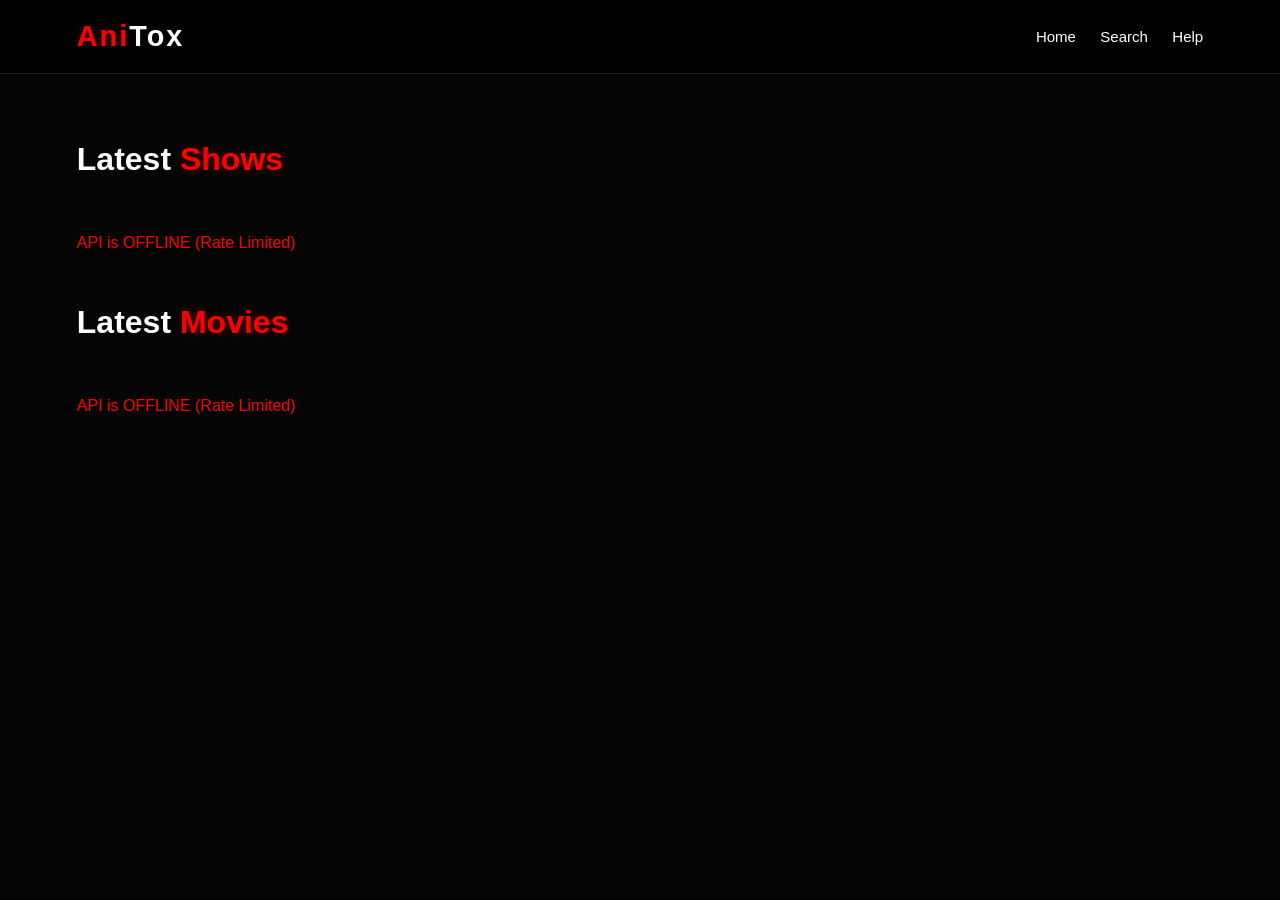
==== index.html @ 3a80751c "Add files via upload" ====
<!DOCTYPE html>
<html lang="en">
<head>
    <meta charset="UTF-8">
    <meta name="viewport" content="width=device-width, initial-scale=1.0">
    <link rel="icon" type="image/png" href="favicon.png">
    <link rel="stylesheet" href="src/index.css">
    <title>AniTox | Official</title>
</head>
<body>

    <header class="main-header">
        <div class="logo"><span class="red-text">Ani</span>Tox</div>
        <nav class="desktop-nav">
            <a href="javascript:void(0)" onclick="home()">Home</a>
            <a href="javascript:void(0)" onclick="searchAnim()">Search</a>
            <a href="javascript:void(0)" onclick="help()">Help</a>
        </nav>
    </header>
            <!-- home -->
    <div class="container">
        <section id="home">

            <h1 class="section-title">Latest <span class="red-text">Shows</span></h1>
            <div class="scroll-container">
                <div id="shows-anime-grid" class="anime-grid scroll-grid">
                    </div>
            </div>

            <h1 class="section-title">Latest <span class="red-text">Movies</span></h1>
            <div class="scroll-container">
                <div id="movies-anime-grid" class="anime-grid scroll-grid">
                    </div>
            </div>
            
        </section>
            <!-- search -->
        <section id="search" hidden>
            <div class="search-container">
                <div class="search-bar">
                    <input type="text" id="query_search" placeholder="Search anime names...">
                    <button id="done">🔍</button>
                </div>
            </div>
            <div id="search-anime-grid" class="anime-grid"></div>
        </section>
        <!-- details -->
        <div id="details" class="details-view" hidden>
            <div class="back-nav">
                <button onclick="home()" class="back-btn">← Back to Home</button>
            </div>
            <p id="anime-rating"></p>
            <main id="details-content" class="details-container">
            </main>

            <div class="overview-container">
                <h3>Overview:</h3>
                <div class="scroll-box">
                    <p id="anime-synopsis">
                        the greatest treasure in the world, One Piece...
                    </p>
                </div>
            </div>
        </div>

        <!-- player -->
            <div id="player-view" hidden>
                <h2 id="now-watching-title">Select an Episode</h2>
                
                <div class="video-wrapper">
                    <iframe 
                        id="anime-player" 
                        src="" 
                        frameborder="0" 
                        allow="accelerometer; autoplay; clipboard-write; encrypted-media; gyroscope; picture-in-picture; web-share" 
                        referrerpolicy="strict-origin-when-cross-origin"
                        allowfullscreen>
                    </iframe>
                </div>

                <div id="episode-list"></div>
            </div>
        <!-- player -->


        <section id="help" hidden>
            <div class="help-content">
                
                <h2>Anime <span class="red-text">Schedule</span></h2>
                
                <div class="schedule-tabs">
                    <button onclick="loadSchedule('monday')">Mon</button>
                    <button onclick="loadSchedule('tuesday')">Tue</button>
                    <button onclick="loadSchedule('wednesday')">Wed</button>
                    <button onclick="loadSchedule('thursday')">Thu</button>
                    <button onclick="loadSchedule('friday')">Fri</button>
                    <button onclick="loadSchedule('saturday')">Sat</button>
                    <button onclick="loadSchedule('sunday')">Sun</button>
                </div>

                <div id="schedule-grid">
                    <table class="schedule-table">
                        <tbody id="schedule-body"></tbody>
                    </table>
                </div>
                <h2>Help <span class="red-text">Center</span></h2>
                <h2>Note: </h2>
                <p>This Website Uses API to show all content on the Page <br> API USED: Jikan API & VIDAPI(vidapi.ru)</p>

            </div>
        </section>

    </div>

    <nav class="bottom-nav">
        <a href="javascript:void(0)" onclick="home()">🏠<span>Home</span></a>
        <a href="javascript:void(0)" onclick="searchAnim()">🔍<span>Search</span></a>
        <a href="javascript:void(0)" onclick="help()">❓<span>Help</span></a>
    </nav>

    <script src="src/main.js"></script>
</body>
</html>
---- src/index.css ----
:root {
    --bg: #050505;
    --card-bg: #111;
    --red: #ff0000;
    --text: #ffffff;
    --gray-text: #ccc;
    --border-color: #222;
}

* {
    box-sizing: border-box;
}

body {
    background-color: var(--bg);
    color: var(--text);
    font-family: 'Segoe UI', Roboto, sans-serif;
    margin: 0;
    padding-bottom: 80px;
}

.main-header {
    display: flex;
    justify-content: space-between;
    align-items: center;
    padding: 20px 6%;
    background: #000;
    border-bottom: 1px solid var(--border-color);
}

.logo { 
    font-size: 1.8rem; 
    font-weight: 800; 
    letter-spacing: 2px; 
}

.desktop-nav a {
    text-decoration: none;
    padding-left: 20px;
    font-size: 15px;
    color: white;
    transition: color 0.2s ease;
}

.desktop-nav a:hover,
.desktop-nav a.active {
    color: var(--red);
}

.bottom-nav {
    position: fixed;
    bottom: 0;
    left: 0;
    width: 100%;
    background: #000;
    display: flex;
    justify-content: space-around;
    padding: 15px 0;
    border-top: 1px solid var(--red);
    z-index: 1000;
}

.bottom-nav a {
    text-decoration: none;
    color: #fff;
    font-size: 0.8rem;
    display: flex;
    flex-direction: column;
    align-items: center;
}

.container { 
    padding: 40px 6%; 
}

.section-title { 
    margin-bottom: 30px; 
    font-size: 2rem; 
}

.anime-grid {
    display: grid;
    grid-template-columns: repeat(auto-fill, minmax(170px, 1fr));
    gap: 30px;
}

.anime-card {
    background: var(--card-bg);
    border-radius: 8px;
    overflow: hidden;
    transition: transform 0.3s ease, border-color 0.3s ease, box-shadow 0.3s ease;
    border: 1px solid var(--border-color);
    cursor: pointer;
}

.anime-card:hover {
    transform: translateY(-10px);
    border-color: var(--red);
    box-shadow: 0 0 25px rgba(255, 0, 0, 0.4);
}

.anime-card img {
    width: 100%;
    aspect-ratio: 2/3;
    object-fit: cover;
}

.anime-card h3 {
    padding: 12px;
    font-size: 0.95rem;
    margin: 0;
    white-space: nowrap;
    overflow: hidden;
    text-overflow: ellipsis;
}

.scroll-container {
    width: 100%;
    overflow-x: auto;
    padding: 10px 0;
    scroll-behavior: smooth;
}

.scroll-container::-webkit-scrollbar {
    display: none;
}

.scroll-grid {
    display: flex;
    flex-wrap: nowrap;
    gap: 15px;
}

.scroll-grid .anime-card {
    flex: 0 0 160px;
    width: 160px;
}

.scroll-grid .anime-card:hover {
    transform: scale(1.05);
}

.search-container {
    display: flex;
    justify-content: center;
    margin-bottom: 50px;
    padding: 0 20px;
}

.search-bar {
    display: flex;
    background: #1a1a1a;
    border: 1px solid #333;
    border-radius: 30px;
    padding: 5px 20px;
    width: 100%;
    max-width: 500px;
}

#query_search {
    flex: 1;
    background: transparent;
    border: none;
    color: white;
    padding: 12px;
    outline: none;
}

#done { 
    background: transparent; 
    border: none; 
    font-size: 1.2rem; 
    cursor: pointer; 
    color: white; 
}

.player-view { 
    padding: 20px 6%; 
    background: #0a0a0a; 
    min-height: 100vh; 
}

.player-layout {
    display: flex;
    flex-direction: column;
    gap: 20px;
    margin-top: 20px;
}

.video-container { 
    flex: 1; 
    background: #000; 
}

.video-wrapper {
    position: relative;
    padding-bottom: 56.25%; 
    height: 0;
    width: 100%;
    background: #000;
}

.video-wrapper iframe {
    position: absolute;
    top: 0;
    left: 0;
    width: 100%;
    height: 100%;
    border: 2px solid var(--red);
    border-radius: 8px;
    box-shadow: 0 4px 20px rgba(0, 0, 0, 0.5);
}

#episode-list {
    width: 100%;
    max-height: 350px;
    overflow-y: auto;
    background: var(--card-bg);
    border: 1px solid #222;
    border-radius: 8px;
    padding: 5px;
}

.episode-item {
    padding: 14px 20px;
    cursor: pointer;
    border-bottom: 1px solid #222;
    color: #ccc;
    display: flex;
    justify-content: space-between;
    transition: background 0.2s, color 0.2s;
}

.episode-item:last-child {
    border-bottom: none;
}

.episode-item:hover {
    background: #222;
    color: #fff;
}

.episode-item.active {
    background: #220b0b;
    color: #fff;
    border-left: 4px solid var(--red);
    font-weight: bold;
}

.player-controls { 
    padding: 20px 0; 
}

.details-view {
    padding: 40px 6%;
    min-height: 100vh;
    background: var(--bg);
}

.back-btn {
    background: transparent;
    border: 1px solid var(--red);
    color: var(--red);
    padding: 10px 20px;
    cursor: pointer;
    border-radius: 5px;
    margin-bottom: 30px;
    transition: 0.3s;
}

.back-btn:hover {
    background: var(--red);
    color: white;
}

.crunchy-details {
    background: var(--bg);
    color: var(--text);
}

.hero-banner {
    height: 45vh;
    background-size: cover;
    background-position: center top;
    display: flex;
    align-items: flex-end;
    padding: 30px 6%;
}

.hero-overlay {
    width: 100%;
}

.hero-title {
    font-size: 2.8rem;
    font-weight: 800;
    margin: 0 0 10px 0;
    text-shadow: 2px 2px 4px rgba(0,0,0,0.8);
}

.hero-meta {
    font-size: 1rem;
    color: var(--gray-text);
    margin-bottom: 15px;
}

.rating-pill {
    background: var(--card-bg);
    padding: 3px 8px;
    border-radius: 4px;
    font-weight: bold;
}

.action-bar {
    padding: 20px 6%;
}

.start-btn {
    width: 100%;
    max-width: 300px;
    background: var(--red);
    color: white;
    border: none;
    padding: 16px;
    font-weight: 900;
    border-radius: 4px;
    display: flex;
    justify-content: center;
    align-items: center;
    gap: 10px;
    cursor: pointer;
    transition: transform 0.2s;
}

.start-btn:hover {
    transform: scale(1.02);
}

.synopsis-box {
    padding: 20px 6%;
}

.description {
    line-height: 1.7;
    color: #eee;
    font-size: 1rem;
}

.scroll-box {
    max-height: 150px;
    overflow-y: auto;
    padding-right: 10px;
    color: var(--gray-text);
}

.scroll-box::-webkit-scrollbar { width: 6px; }
.scroll-box::-webkit-scrollbar-thumb { background: #444; border-radius: 10px; }

.schedule-tabs {
    display: flex;
    gap: 10px;
    margin-bottom: 20px;
    overflow-x: auto;
    padding-bottom: 10px;
}

.schedule-tabs button {
    background: #1a1a1a;
    border: 1px solid #333;
    color: white;
    padding: 10px 20px;
    cursor: pointer;
    border-radius: 5px;
    white-space: nowrap;
    transition: 0.3s;
}

.schedule-tabs button:hover,
.schedule-tabs button.active {
    background: var(--red);
    border-color: var(--red);
    font-weight: bold;
}

.schedule-table {
    width: 100%;
    border-collapse: collapse;
}

.schedule-row {
    border-bottom: 1px solid #222;
    cursor: pointer;
    transition: background 0.2s;
}

.schedule-row:hover { background: #111; }
.anime-img-cell { width: 70px; padding: 10px 0; }
.anime-img-cell img { width: 50px; height: 70px; object-fit: cover; border-radius: 4px; }
.anime-info-cell { padding-left: 15px; }
.anime-name { font-weight: bold; color: white; font-size: 16px; }
.anime-ep { color: var(--red); font-size: 14px; margin-top: 4px; }

.red-text { color: var(--red); text-shadow: 0 0 10px rgba(255, 0, 0, 0.3); }
.green-text { color: #00ff00; }

@media (min-width: 992px) {
    .player-layout {
        flex-direction: row;
        align-items: flex-start;
    }
    .video-container {
        flex: 2;
    }
    #episode-list {
        flex: 1;
        max-height: calc(45vw * 0.5625);
    }
    .bottom-nav { 
        display: none; 
    }
}

@media (max-width: 991px) {
    body {
        padding-bottom: 80px;
    }
    
    .container, 
    .player-view,
    .search-container {
        padding: 20px 4% !important; 
    }
    .anime-grid {
        grid-template-columns: repeat(auto-fill, minmax(140px, 1fr)) !important;
        gap: 16px !important;
    }

    .hero-title {
        font-size: 2rem;
    }
    
    .start-btn {
        max-width: 100%;
    }
}
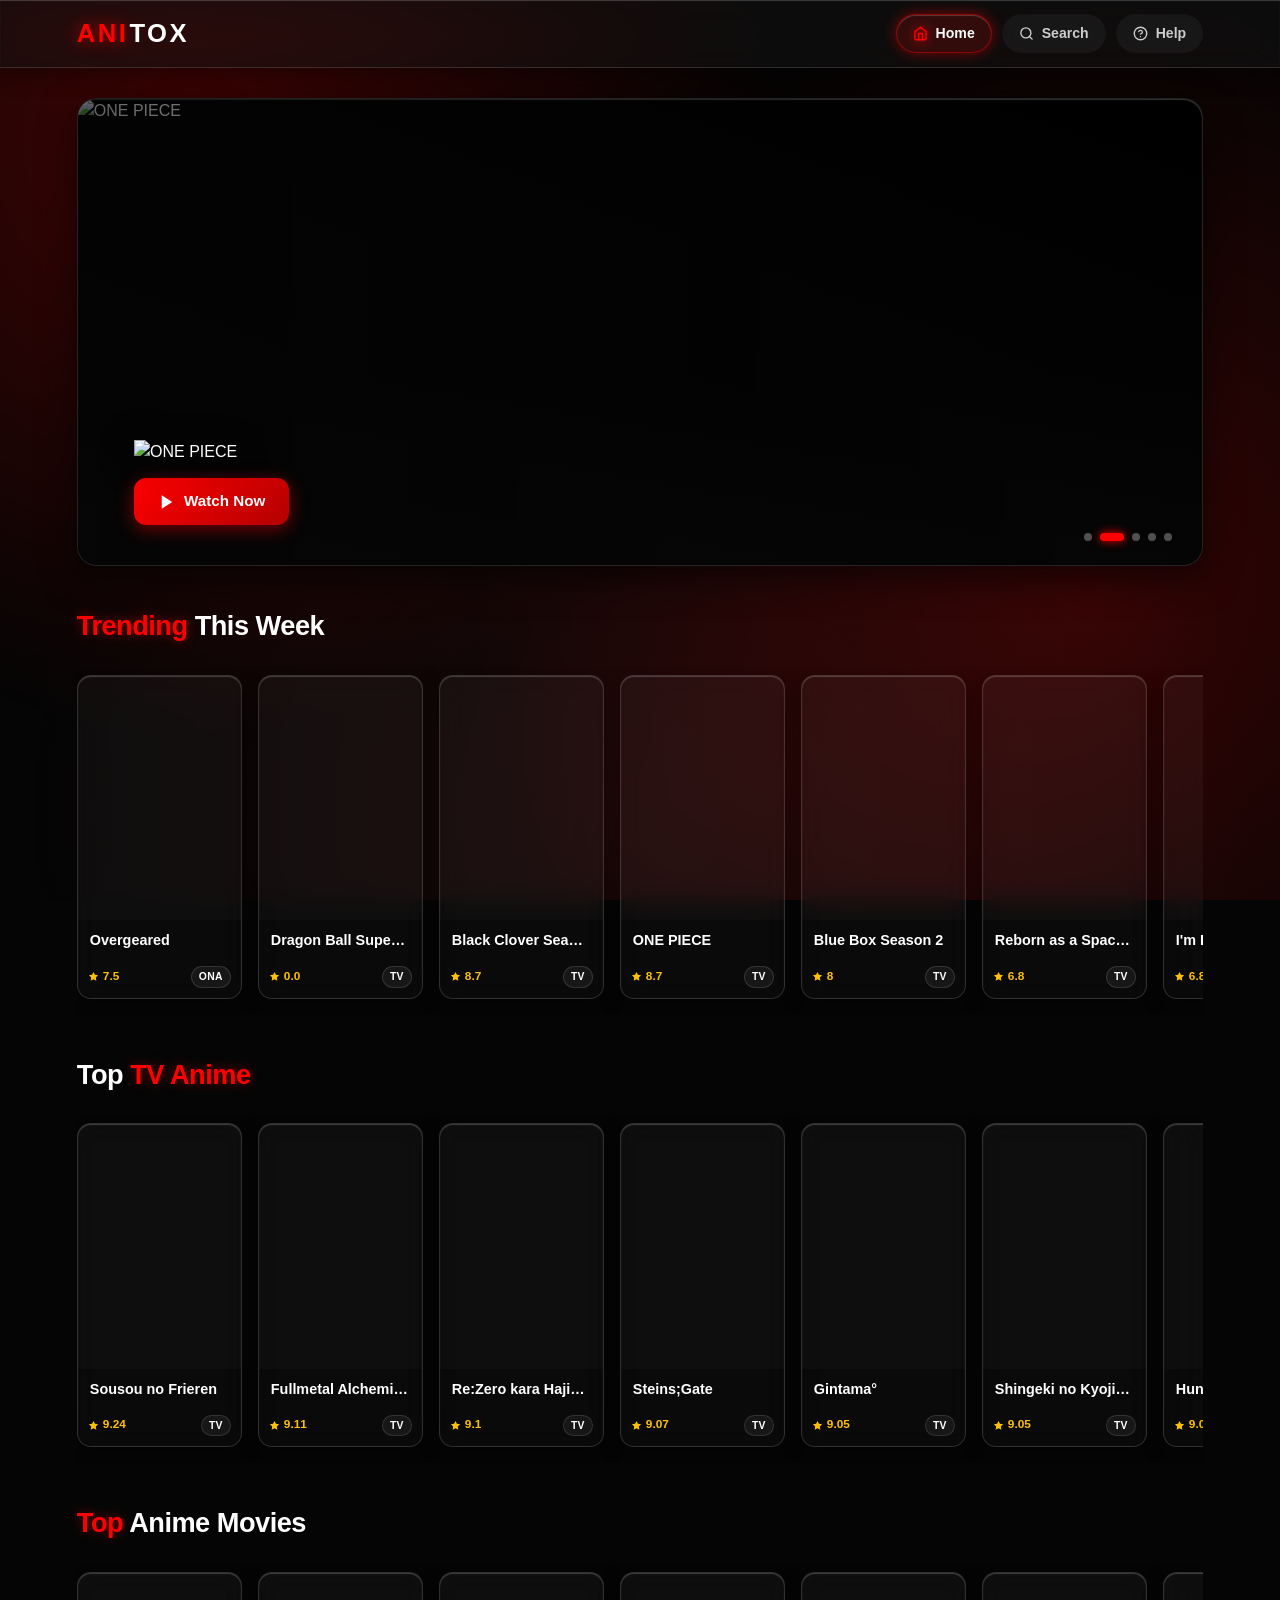
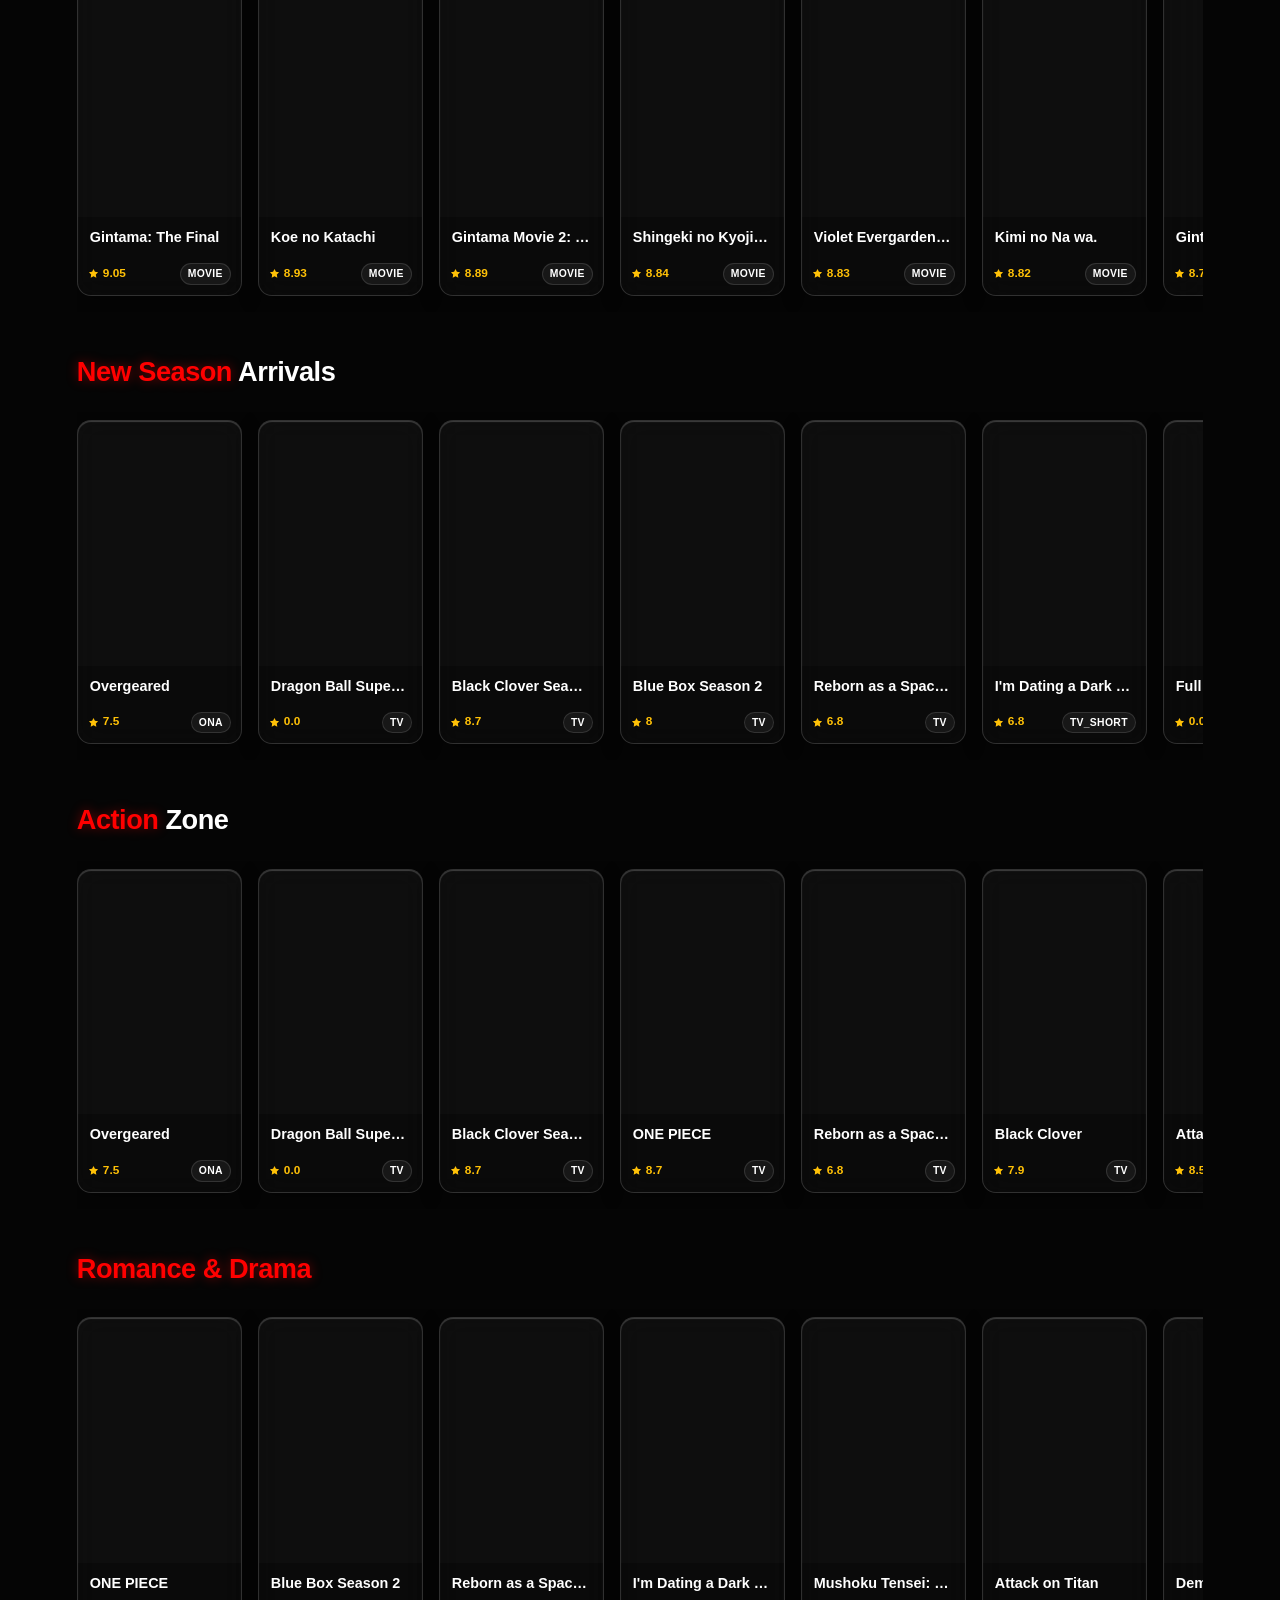
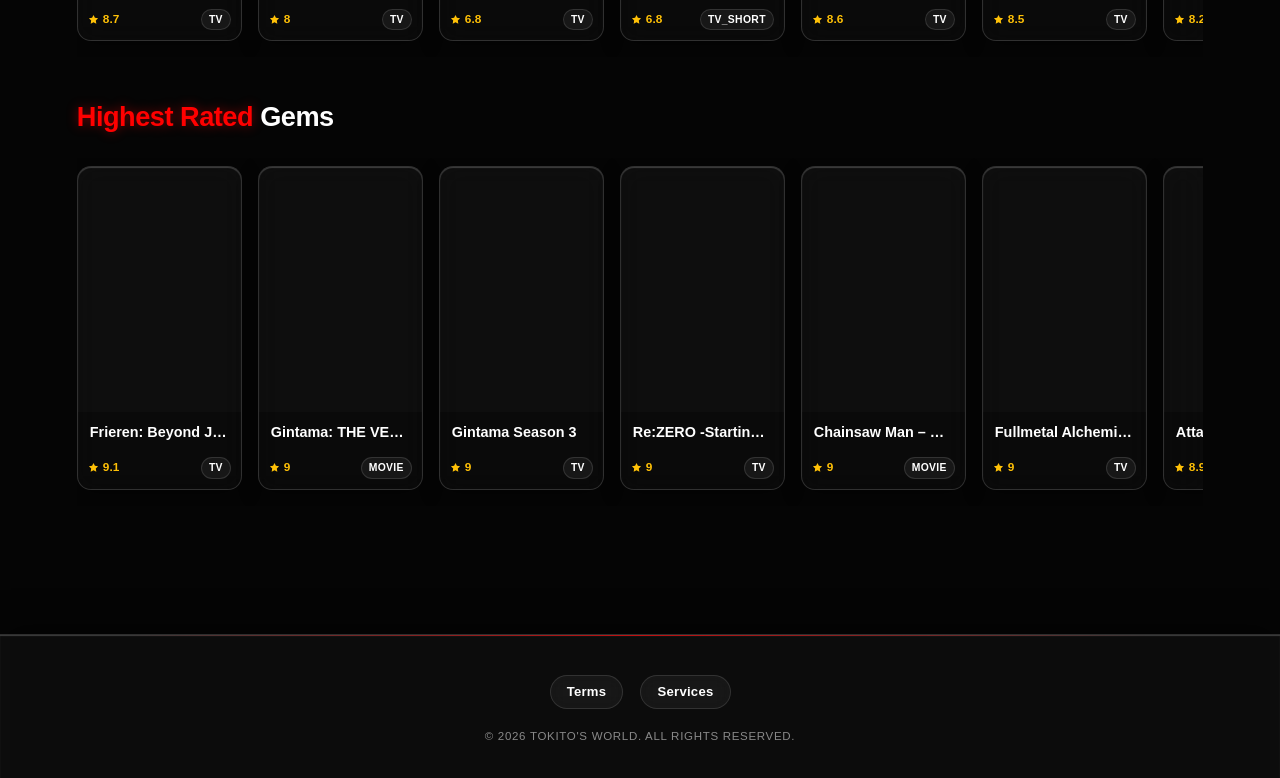
==== commit f5f719d8: "Updated Site added Dedicated Search and Fixed Home Screen Load Problem" ====
--- a/index.html
+++ b/index.html
@@ -4,120 +4,136 @@
     <meta charset="UTF-8">
     <meta name="viewport" content="width=device-width, initial-scale=1.0">
     <link rel="icon" type="image/png" href="favicon.png">
-    <link rel="stylesheet" href="src/index.css">
+    <link rel="stylesheet" href="assets/css/main.css">
     <title>AniTox | Official</title>
 </head>
 <body>
+    <!-- Desktop Header -->
+    <header class="main-header">
+        <a href="./" class="logo">
+            <span class="logo-accent">ANI</span>TOX
+        </a>
 
-    <header class="main-header">
-        <div class="logo"><span class="red-text">Ani</span>Tox</div>
         <nav class="desktop-nav">
-            <a href="javascript:void(0)" onclick="home()">Home</a>
-            <a href="javascript:void(0)" onclick="searchAnim()">Search</a>
-            <a href="javascript:void(0)" onclick="help()">Help</a>
+            <a href="./" class="active">
+                <svg width="15" height="15" viewBox="0 0 24 24" fill="none" stroke="currentColor" stroke-width="2.2" stroke-linecap="round" stroke-linejoin="round">
+                    <path d="M3 9l9-7 9 7v11a2 2 0 0 1-2 2H5a2 2 0 0 1-2-2z"></path>
+                    <polyline points="9 22 9 12 15 12 15 22"></polyline>
+                </svg>
+                <span>Home</span>
+            </a>
+
+            <a href="search/">
+                <svg width="15" height="15" viewBox="0 0 24 24" fill="none" stroke="currentColor" stroke-width="2.2" stroke-linecap="round" stroke-linejoin="round">
+                    <circle cx="11" cy="11" r="8"></circle>
+                    <line x1="21" y1="21" x2="16.65" y2="16.65"></line>
+                </svg>
+                <span>Search</span>
+            </a>
+
+            <a href="help/">
+                <svg width="15" height="15" viewBox="0 0 24 24" fill="none" stroke="currentColor" stroke-width="2.2" stroke-linecap="round" stroke-linejoin="round">
+                    <circle cx="12" cy="12" r="10"></circle>
+                    <path d="M9.09 9a3 3 0 0 1 5.83 1c0 2-3 3-3 3"></path>
+                    <line x1="12" y1="17" x2="12.01" y2="17"></line>
+                </svg>
+                <span>Help</span>
+            </a>
         </nav>
     </header>
-            <!-- home -->
-    <div class="container">
-        <section id="home">
 
-            <h1 class="section-title">Latest <span class="red-text">Shows</span></h1>
-            <div class="scroll-container">
-                <div id="shows-anime-grid" class="anime-grid scroll-grid">
-                    </div>
-            </div>
+    <!-- Main Data -->
+    <main class="container">
+        <div class="spotlight" id="spotlight-carousel"></div>
 
-            <h1 class="section-title">Latest <span class="red-text">Movies</span></h1>
-            <div class="scroll-container">
-                <div id="movies-anime-grid" class="anime-grid scroll-grid">
-                    </div>
-            </div>
-            
-        </section>
-            <!-- search -->
-        <section id="search" hidden>
-            <div class="search-container">
-                <div class="search-bar">
-                    <input type="text" id="query_search" placeholder="Search anime names...">
-                    <button id="done">🔍</button>
-                </div>
-            </div>
-            <div id="search-anime-grid" class="anime-grid"></div>
-        </section>
-        <!-- details -->
-        <div id="details" class="details-view" hidden>
-            <div class="back-nav">
-                <button onclick="home()" class="back-btn">← Back to Home</button>
-            </div>
-            <p id="anime-rating"></p>
-            <main id="details-content" class="details-container">
-            </main>
-
-            <div class="overview-container">
-                <h3>Overview:</h3>
-                <div class="scroll-box">
-                    <p id="anime-synopsis">
-                        the greatest treasure in the world, One Piece...
-                    </p>
-                </div>
+        <div class="card-container">
+            <h2 class="card-title"> <span class="red-text">Trending</span> This Week</h2>
+            <div class="cards-h">
+                <div class="anime-cards" id="trending_this_week"></div>
             </div>
         </div>
 
-        <!-- player -->
-            <div id="player-view" hidden>
-                <h2 id="now-watching-title">Select an Episode</h2>
-                
-                <div class="video-wrapper">
-                    <iframe 
-                        id="anime-player" 
-                        src="" 
-                        frameborder="0" 
-                        allow="accelerometer; autoplay; clipboard-write; encrypted-media; gyroscope; picture-in-picture; web-share" 
-                        referrerpolicy="strict-origin-when-cross-origin"
-                        allowfullscreen>
-                    </iframe>
-                </div>
+        <div class="card-container">
+            <h2 class="card-title">Top<span class="red-text"> TV Anime</span></h2>
+            <div class="cards-h">
+                <div class="anime-cards" id="top_anime"></div>
+            </div>
+        </div>
 
-                <div id="episode-list"></div>
+        <div class="card-container">
+            <h2 class="card-title"><span class="red-text">Top</span> Anime Movies</h2>
+            <div class="cards-h">
+                <div class="anime-cards" id="top_anime_movies"></div>
             </div>
-        <!-- player -->
+        </div>
 
+        <div class="card-container">
+            <h2 class="card-title"><span class="red-text">New Season</span> Arrivals</h2>
+            <div class="cards-h">
+                <div class="anime-cards" id="new_season_arrivals"></div>
+            </div>
+        </div>
 
-        <section id="help" hidden>
-            <div class="help-content">
-                
-                <h2>Anime <span class="red-text">Schedule</span></h2>
-                
-                <div class="schedule-tabs">
-                    <button onclick="loadSchedule('monday')">Mon</button>
-                    <button onclick="loadSchedule('tuesday')">Tue</button>
-                    <button onclick="loadSchedule('wednesday')">Wed</button>
-                    <button onclick="loadSchedule('thursday')">Thu</button>
-                    <button onclick="loadSchedule('friday')">Fri</button>
-                    <button onclick="loadSchedule('saturday')">Sat</button>
-                    <button onclick="loadSchedule('sunday')">Sun</button>
-                </div>
+        <div class="card-container">
+            <h2 class="card-title"><span class="red-text">Action</span> Zone</h2>
+            <div class="cards-h">
+                <div class="anime-cards" id="action_zone"></div>
+            </div>
+        </div>
 
-                <div id="schedule-grid">
-                    <table class="schedule-table">
-                        <tbody id="schedule-body"></tbody>
-                    </table>
-                </div>
-                <h2>Help <span class="red-text">Center</span></h2>
-                <h2>Note: </h2>
-                <p>This Website Uses API to show all content on the Page <br> API USED: Jikan API & VIDAPI(vidapi.ru)</p>
+        <div class="card-container">
+            <h2 class="card-title"><span class="red-text">Romance & Drama</span></h2>
+            <div class="cards-h">
+                <div class="anime-cards" id="romance_drama"></div>
+            </div>
+        </div>
 
+        <div class="card-container">
+            <h2 class="card-title"><span class="red-text">Highest Rated</span> Gems</h2>
+            <div class="cards-h">
+                <div class="anime-cards" id="high_rated_gems"></div>
             </div>
-        </section>
+        </div>
 
-    </div>
+    </main>
 
+    <!-- Nav Bar -->
     <nav class="bottom-nav">
-        <a href="javascript:void(0)" onclick="home()">🏠<span>Home</span></a>
-        <a href="javascript:void(0)" onclick="searchAnim()">🔍<span>Search</span></a>
-        <a href="javascript:void(0)" onclick="help()">❓<span>Help</span></a>
+        <a href="./" class="active">
+            <svg width="18" height="18" viewBox="0 0 24 24" fill="none" stroke="currentColor" stroke-width="2" stroke-linecap="round" stroke-linejoin="round">
+                <path d="M3 9l9-7 9 7v11a2 2 0 0 1-2 2H5a2 2 0 0 1-2-2z"></path>
+                <polyline points="9 22 9 12 15 12 15 22"></polyline>
+            </svg>
+            <span>Home</span>
+        </a>
+
+        <a href="search/">
+            <svg width="18" height="18" viewBox="0 0 24 24" fill="none" stroke="currentColor" stroke-width="2" stroke-linecap="round" stroke-linejoin="round">
+                <circle cx="11" cy="11" r="8"></circle>
+                <line x1="21" y1="21" x2="16.65" y2="16.65"></line>
+            </svg>
+            <span>Search</span>
+        </a>
+
+        <a href="help/">
+            <svg width="18" height="18" viewBox="0 0 24 24" fill="none" stroke="currentColor" stroke-width="2" stroke-linecap="round" stroke-linejoin="round">
+                <circle cx="12" cy="12" r="10"></circle>
+                <path d="M9.09 9a3 3 0 0 1 5.83 1c0 2-3 3-3 3"></path>
+                <line x1="12" y1="17" x2="12.01" y2="17"></line>
+            </svg>
+            <span>Help</span>
+        </a>
     </nav>
 
-    <script src="src/main.js"></script>
+    <!-- Footer -->
+    <footer>
+        <div class="footer-links">
+            <a href="help/terms/">Terms</a>
+            <a href="help/services/">Services</a>
+        </div>
+        <p class="copyright">© 2026 TOKITO'S WORLD. ALL RIGHTS RESERVED.</p>
+    </footer>
+
+    <script src="assets/js/main.js"></script>
 </body>
 </html>
--- a/assets/css/main.css
+++ b/assets/css/main.css
@@ -0,0 +1,600 @@
+:root {
+    --bg: #050505;
+    --card-bg: rgba(255, 255, 255, 0.04);
+    --red: #ff0000;
+    --red-glow: rgba(255, 0, 0, 0.45);
+    --text: #ffffff;
+    --gray-text: #ccc;
+    --border-color: rgba(255, 255, 255, 0.12);
+    
+    --glass-bg: rgba(18, 18, 18, 0.65);
+    --glass-border: rgba(255, 255, 255, 0.14);
+    --glass-blur: blur(16px) saturate(180%);
+    --glass-shadow: 0 8px 32px 0 rgba(0, 0, 0, 0.5);
+    --glass-highlight: inset 0 1px 1px rgba(255, 255, 255, 0.2);
+}
+
+* {
+    margin: 0;
+    padding: 0;
+    box-sizing: border-box;
+}
+
+body {
+    background-color: var(--bg);
+    color: var(--text);
+    font-family: 'Segoe UI', Roboto, -apple-system, sans-serif;
+    padding-bottom: 95px;
+    position: relative;
+    overflow-x: hidden;
+    line-height: 1.5;
+}
+
+body::before {
+    content: "";
+    position: fixed;
+    top: 0;
+    left: 50%;
+    transform: translateX(-50%);
+    width: 100vw;
+    height: 100vh;
+    background: 
+        radial-gradient(circle at 15% 15%, rgba(255, 0, 0, 0.226) 0%, transparent 45%),
+        radial-gradient(circle at 85% 65%, rgba(255, 0, 0, 0.191) 0%, transparent 50%),
+        radial-gradient(circle at 50% 90%, rgba(255, 49, 49, 0.083) 0%, transparent 60%);
+    z-index: -1;
+    pointer-events: none;
+}
+
+.main-header {
+    position: sticky;
+    top: 0;
+    display: flex;
+    justify-content: space-between;
+    align-items: center;
+    padding: 14px 6%;
+    background: var(--glass-bg);
+    backdrop-filter: var(--glass-blur);
+    -webkit-backdrop-filter: var(--glass-blur);
+    border-bottom: 1px solid var(--glass-border);
+    box-shadow: 0 4px 24px rgba(0, 0, 0, 0.4), var(--glass-highlight);
+    z-index: 999;
+}
+
+.logo {
+    font-size: 1.6rem;
+    font-weight: 900;
+    letter-spacing: 2.5px;
+    text-decoration: none;
+    color: var(--text);
+    display: inline-flex;
+    align-items: center;
+    transition: transform 0.25s ease;
+}
+
+.logo:hover {
+    transform: scale(1.03);
+}
+
+.logo-accent {
+    color: var(--red);
+    text-shadow: 0 0 16px rgba(255, 0, 0, 0.7);
+    margin-right: 1px;
+}
+
+.desktop-nav {
+    display: flex;
+    align-items: center;
+    gap: 10px;
+}
+
+.desktop-nav a {
+    display: inline-flex;
+    align-items: center;
+    gap: 8px;
+    text-decoration: none;
+    padding: 8px 16px;
+    font-size: 0.88rem;
+    font-weight: 600;
+    color: var(--gray-text);
+    background: rgba(255, 255, 255, 0.04);
+    border: 1px solid transparent;
+    border-radius: 9999px;
+    backdrop-filter: blur(8px);
+    -webkit-backdrop-filter: blur(8px);
+    transition: all 0.25s ease;
+}
+
+.desktop-nav a svg {
+    transition: transform 0.25s ease, stroke 0.25s ease;
+}
+
+.desktop-nav a:hover {
+    color: var(--text);
+    background: rgba(255, 255, 255, 0.08);
+    border-color: rgba(255, 255, 255, 0.2);
+    transform: translateY(-2px);
+}
+
+.desktop-nav a:hover svg {
+    stroke: var(--red);
+    transform: scale(1.1);
+}
+
+.desktop-nav a.active {
+    color: #ffffff;
+    background: rgba(255, 0, 0, 0.15);
+    border-color: rgba(255, 0, 0, 0.45);
+    box-shadow: 0 0 14px var(--red-glow), inset 0 1px 1px rgba(255, 255, 255, 0.2);
+}
+
+.desktop-nav a.active svg {
+    stroke: var(--red);
+    filter: drop-shadow(0 0 6px var(--red));
+}
+
+/* 2. Page Container & Card Sections */
+.container { 
+    padding: 30px 6% 40px;
+    max-width: 1400px;
+    margin: 0 auto;
+}
+
+.spotlight {
+    position: relative;
+    width: 100%;
+    height: 52vh;
+    min-height: 360px;
+    max-height: 580px;
+    border-radius: 20px;
+    overflow: hidden;
+    margin-bottom: 40px;
+    border: 1px solid var(--glass-border);
+    box-shadow: 0 12px 36px rgba(0, 0, 0, 0.6), var(--glass-highlight);
+    background: #000;
+}
+
+/* Individual Slides */
+.spotlight-slide {
+    position: absolute;
+    inset: 0;
+    opacity: 0;
+    visibility: hidden;
+    transition: opacity 0.8s ease-in-out, visibility 0.8s;
+    display: flex;
+    align-items: flex-end;
+    padding: 0 5% 36px;
+}
+
+.spotlight-slide.active {
+    opacity: 1;
+    visibility: visible;
+}
+
+.spotlight-bg {
+    position: absolute;
+    inset: 0;
+    width: 100%;
+    height: 100%;
+    object-fit: cover;
+    object-position: center top;
+    z-index: 1;
+}
+
+.spotlight-overlay {
+    position: absolute;
+    inset: 0;
+    background: linear-gradient(
+        90deg, 
+        rgba(5, 5, 5, 0.618) 0%, 
+        rgba(5, 5, 5, 0.337) 45%, 
+        rgba(5, 5, 5, 0.023) 100%
+    ),
+    linear-gradient(
+        0deg, 
+        var(--bg) 0%, 
+        rgba(5, 5, 5, 0.4) 40%, 
+        transparent 100%
+    );
+    z-index: 2;
+}
+
+/* Centered Left Content & Title Logo */
+.spotlight-content {
+    position: relative;
+    z-index: 3;
+    max-width: 600px;
+    display: flex;
+    flex-direction: column;
+    align-items: flex-start;
+    gap: 14px;
+    margin-bottom: 4px;
+}
+
+.spotlight-title-img {
+    max-width: 260px;
+    max-height: 100px;
+    width: auto;
+    height: auto;
+    object-fit: contain;
+    object-position: left bottom;
+    filter: drop-shadow(0 4px 16px rgba(0, 0, 0, 0.9));
+}
+
+.spotlight-title-text {
+    font-size: clamp(1.8rem, 4vw, 2.8rem);
+    font-weight: 900;
+    letter-spacing: -1px;
+    line-height: 1.15;
+    margin: 0;
+    text-shadow: 0 4px 20px rgba(0, 0, 0, 0.8);
+}
+
+.spotlight-actions {
+    display: flex;
+    gap: 12px;
+}
+
+.spotlight-btn-watch {
+    display: inline-flex;
+    align-items: center;
+    gap: 8px;
+    padding: 12px 24px;
+    border-radius: 12px;
+    font-size: 0.95rem;
+    font-weight: 700;
+    color: #fff;
+    text-decoration: none;
+    background: linear-gradient(135deg, var(--red) 0%, #b30000 100%);
+    box-shadow: 0 4px 18px var(--red-glow);
+    transition: transform 0.25s ease, box-shadow 0.25s ease;
+}
+
+.spotlight-btn-watch:hover {
+    transform: translateY(-2px);
+    box-shadow: 0 6px 24px var(--red-glow);
+}
+
+/* Carousel Indicators (Pills on bottom right) */
+.spotlight-dots {
+    position: absolute;
+    bottom: 24px;
+    right: 30px;
+    display: flex;
+    gap: 8px;
+    z-index: 4;
+}
+
+.spotlight-dot {
+    width: 8px;
+    height: 8px;
+    border-radius: 9999px;
+    background: rgba(255, 255, 255, 0.3);
+    border: none;
+    cursor: pointer;
+    transition: all 0.3s ease;
+}
+
+.spotlight-dot.active {
+    width: 24px;
+    background: var(--red);
+    box-shadow: 0 0 10px var(--red);
+}
+
+.card-container {
+    margin-bottom: 40px;
+}
+
+.card-title {
+    font-size: 1.7rem;
+    font-weight: 800;
+    letter-spacing: -0.5px;
+    margin-bottom: 20px;
+}
+
+.red-text {
+    color: var(--red);
+    text-shadow: 0 0 12px var(--red-glow);
+}
+
+.cards-h {
+    width: 100%;
+    overflow-x: auto;
+    padding: 8px 0 16px;
+    scroll-behavior: smooth;
+    -webkit-overflow-scrolling: touch;
+}
+
+.cards-h::-webkit-scrollbar {
+    height: 5px;
+}
+
+.cards-h::-webkit-scrollbar-track {
+    background: rgba(255, 255, 255, 0.03);
+    border-radius: 10px;
+}
+
+.cards-h::-webkit-scrollbar-thumb {
+    background: var(--glass-border);
+    border-radius: 10px;
+}
+
+.cards-h::-webkit-scrollbar-thumb:hover {
+    background: var(--red);
+}
+
+.anime-cards {
+    display: flex;
+    flex-wrap: nowrap;
+    gap: 16px;
+}
+
+.anime-card {
+    flex: 0 0 165px;
+    width: 165px;
+    background: var(--card-bg);
+    backdrop-filter: blur(12px);
+    -webkit-backdrop-filter: blur(12px);
+    border-radius: 14px;
+    overflow: hidden;
+    transition: transform 0.3s cubic-bezier(0.16, 1, 0.3, 1), border-color 0.3s ease, box-shadow 0.3s ease;
+    border: 1px solid var(--glass-border);
+    box-shadow: 0 6px 20px rgba(0, 0, 0, 0.35), var(--glass-highlight);
+    cursor: pointer;
+    text-decoration: none;
+    color: inherit;
+    display: block;
+}
+
+.anime-card:hover {
+    transform: translateY(-6px) scale(1.02);
+    border-color: rgba(255, 0, 0, 0.5);
+    box-shadow: 0 14px 30px rgba(0, 0, 0, 0.6), 0 0 18px var(--red-glow);
+}
+
+.anime-card img {
+    width: 100%;
+    aspect-ratio: 2/3;
+    object-fit: cover;
+    display: block;
+}
+
+.anime-card h3 {
+    padding: 10px 12px;
+    font-size: 0.9rem;
+    font-weight: 600;
+    margin: 0;
+    white-space: nowrap;
+    overflow: hidden;
+    text-overflow: ellipsis;
+    background: rgba(0, 0, 0, 0.3);
+}
+
+.card-meta {
+    display: flex;
+    align-items: center;
+    justify-content: space-between;
+    padding: 4px 10px 10px;
+    background: rgba(0, 0, 0, 0.35);
+    font-size: 0.74rem;
+}
+
+.card-rating {
+    display: inline-flex;
+    align-items: center;
+    gap: 4px;
+    color: #ffc107;
+    font-weight: 700;
+}
+
+.card-rating svg {
+    color: #ffc107;
+}
+
+.card-type {
+    color: var(--text-dim);
+    background: rgba(255, 255, 255, 0.06);
+    border: 1px solid var(--border-color);
+    padding: 2px 7px;
+    border-radius: 9999px;
+    font-weight: 600;
+    letter-spacing: 0.03em;
+    text-transform: uppercase;
+    font-size: 0.65rem;
+}
+
+.anime-card:hover .card-type {
+    border-color: rgba(255, 0, 0, 0.4);
+    color: #ffffff;
+}
+
+.bottom-nav {
+    position: fixed;
+    bottom: 14px;
+    left: 4%;
+    width: 92%;
+    background: rgba(14, 14, 14, 0.75);
+    backdrop-filter: blur(20px) saturate(190%);
+    -webkit-backdrop-filter: blur(20px) saturate(190%);
+    display: flex;
+    justify-content: space-around;
+    padding: 8px 0;
+    border: 1px solid var(--glass-border);
+    border-radius: 24px;
+    box-shadow: 0 10px 30px rgba(0, 0, 0, 0.8), var(--glass-highlight);
+    z-index: 1000;
+}
+
+.bottom-nav::before {
+    content: "";
+    position: absolute;
+    top: 0;
+    left: 20%;
+    right: 20%;
+    height: 1px;
+    background: linear-gradient(90deg, transparent, var(--red), transparent);
+    opacity: 0.8;
+}
+
+.bottom-nav a {
+    text-decoration: none;
+    color: var(--gray-text);
+    font-size: 0.72rem;
+    font-weight: 600;
+    display: flex;
+    flex-direction: column;
+    align-items: center;
+    gap: 4px;
+    padding: 6px 14px;
+    border-radius: 14px;
+    transition: all 0.25s ease;
+}
+
+.bottom-nav a svg {
+    transition: stroke 0.25s ease, filter 0.25s ease;
+}
+
+.bottom-nav a:hover,
+.bottom-nav a.active {
+    color: #fff;
+    background: rgba(255, 0, 0, 0.12);
+    text-shadow: 0 0 10px var(--red);
+}
+
+.bottom-nav a.active svg {
+    stroke: var(--red);
+    filter: drop-shadow(0 0 6px var(--red));
+}
+
+footer {
+    position: relative;
+    padding: 2.5rem 6% 2rem;
+    margin-top: 3rem;
+    text-align: center;
+    background: var(--glass-bg);
+    backdrop-filter: var(--glass-blur);
+    -webkit-backdrop-filter: var(--glass-blur);
+    border-top: 1px solid var(--glass-border);
+    box-shadow: 0 -10px 30px rgba(0, 0, 0, 0.4), var(--glass-highlight);
+    overflow: hidden;
+}
+
+footer::before {
+    content: "";
+    position: absolute;
+    top: 0;
+    left: 10%;
+    right: 10%;
+    height: 1px;
+    background: linear-gradient(90deg, transparent, var(--red), transparent);
+    opacity: 0.7;
+}
+
+.footer-links {
+    margin-bottom: 1.25rem;
+    display: flex;
+    justify-content: center;
+    align-items: center;
+    gap: 1rem;
+    flex-wrap: wrap;
+}
+
+.footer-links a {
+    display: inline-flex;
+    align-items: center;
+    padding: 6px 16px;
+    border-radius: 9999px;
+    font-size: 0.82rem;
+    font-weight: 600;
+    letter-spacing: 0.02em;
+    text-decoration: none;
+    color: var(--text-dim);
+    background: rgba(255, 255, 255, 0.04);
+    border: 1px solid var(--border-color);
+    backdrop-filter: blur(8px);
+    -webkit-backdrop-filter: blur(8px);
+    transition: all 0.3s cubic-bezier(0.16, 1, 0.3, 1);
+}
+
+.footer-links a:hover {
+    color: var(--text);
+    border-color: rgba(255, 0, 0, 0.45);
+    background: rgba(255, 0, 0, 0.12);
+    transform: translateY(-2px);
+    box-shadow: 0 4px 15px var(--red-glow);
+}
+
+.copyright {
+    color: var(--gray-text);
+    font-size: 0.72rem;
+    font-weight: 500;
+    letter-spacing: 0.06em;
+    text-transform: uppercase;
+    opacity: 0.65;
+}
+
+/* Desktop Screens */
+@media (min-width: 992px) {
+    .bottom-nav { 
+        display: none !important; 
+    }
+    body {
+        padding-bottom: 0;
+    }
+}
+
+/* Mobile Screens */
+@media (max-width: 991px) {
+    .desktop-nav {
+        display: none;
+    }
+
+    .container {
+        padding: 20px 4% 30px;
+    }
+
+    .spotlight {
+        height: 44vh;
+        min-height: 320px;
+        border-radius: 16px;
+        margin-bottom: 28px;
+    }
+
+    .spotlight-content {
+        gap: 12px;
+    }
+
+    .spotlight-title-img {
+        max-width: 200px;
+        max-height: 75px;
+    }
+
+    .spotlight-btn-watch {
+        padding: 9px 18px;
+        font-size: 0.85rem;
+    }
+
+    .spotlight-dots {
+        bottom: 14px;
+        right: 18px;
+    }
+
+    .card-title {
+        font-size: 1.35rem;
+        margin-bottom: 14px;
+    }
+
+    .anime-card {
+        flex: 0 0 135px;
+        width: 135px;
+    }
+
+    .cards-h::-webkit-scrollbar {
+        display: none;
+    }
+
+    footer {
+        padding: 2rem 5% 1.5rem;
+        margin-top: 2rem;
+    }
+}
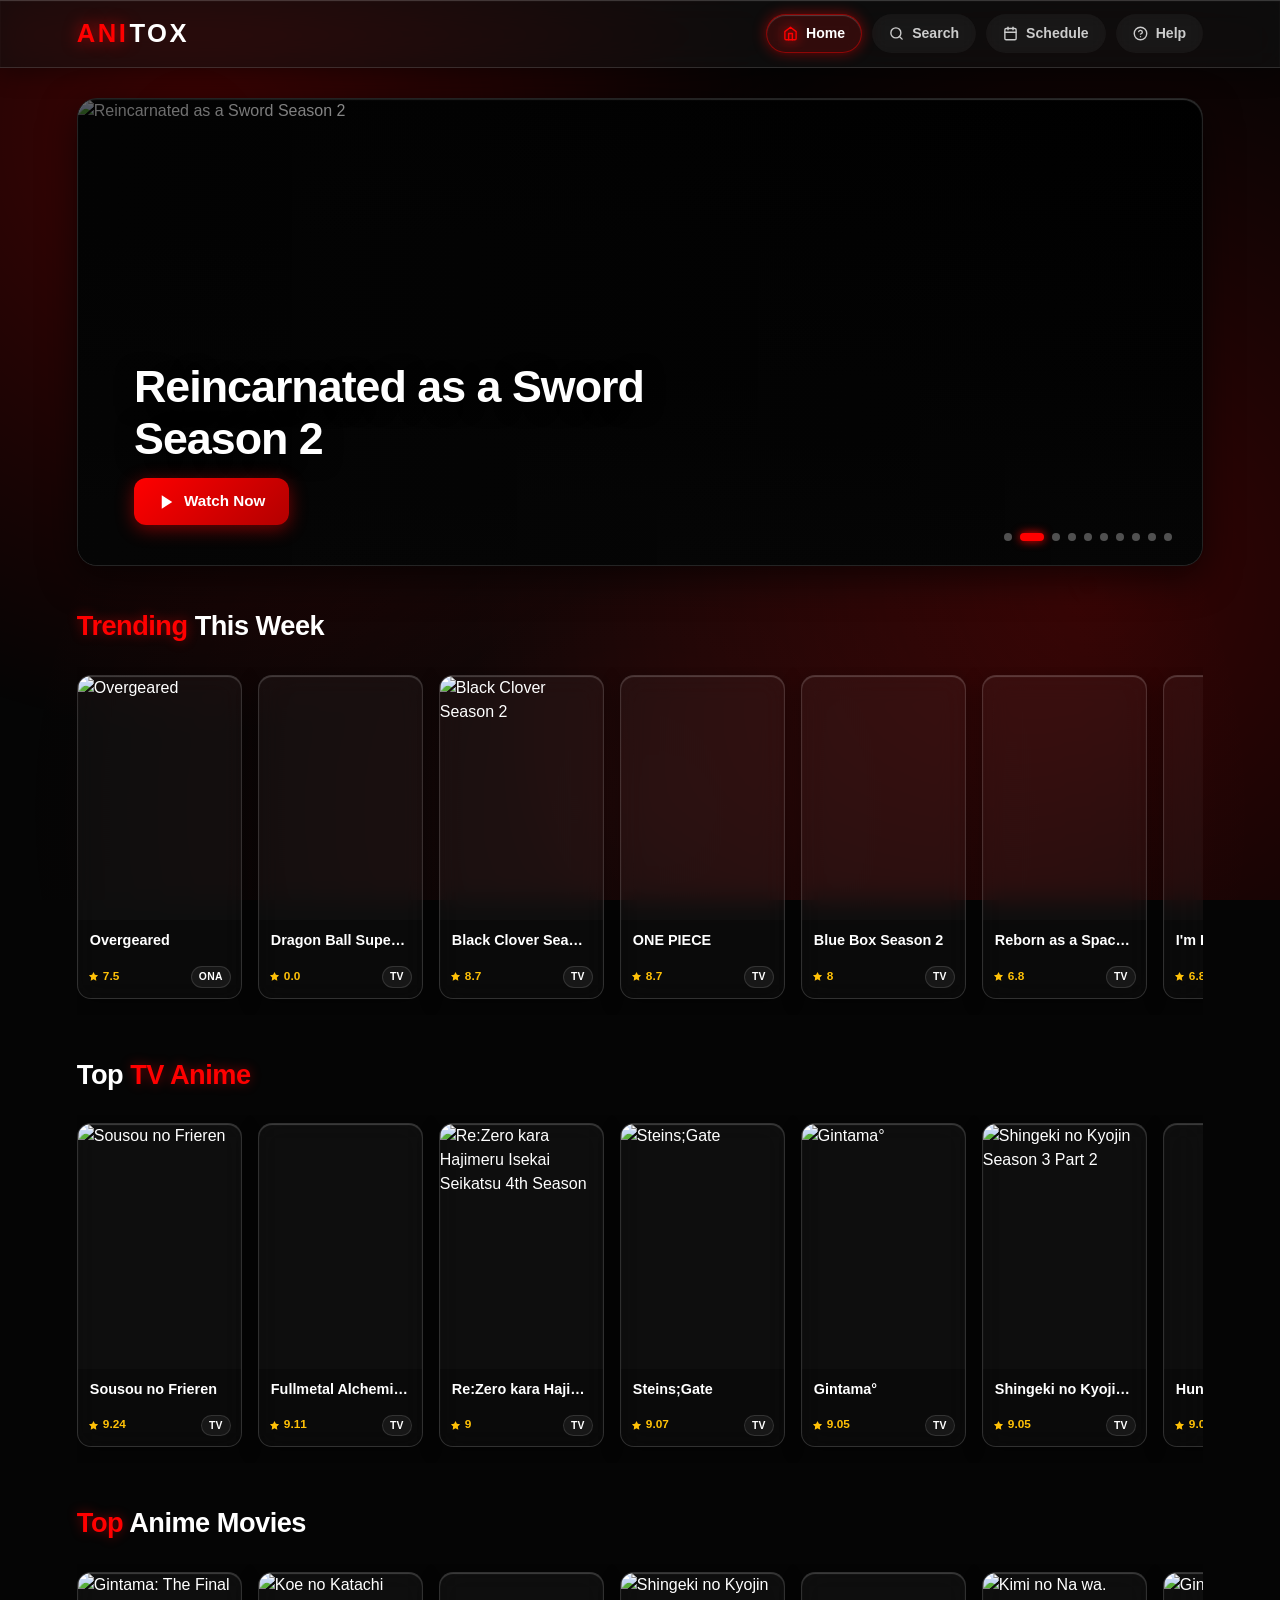
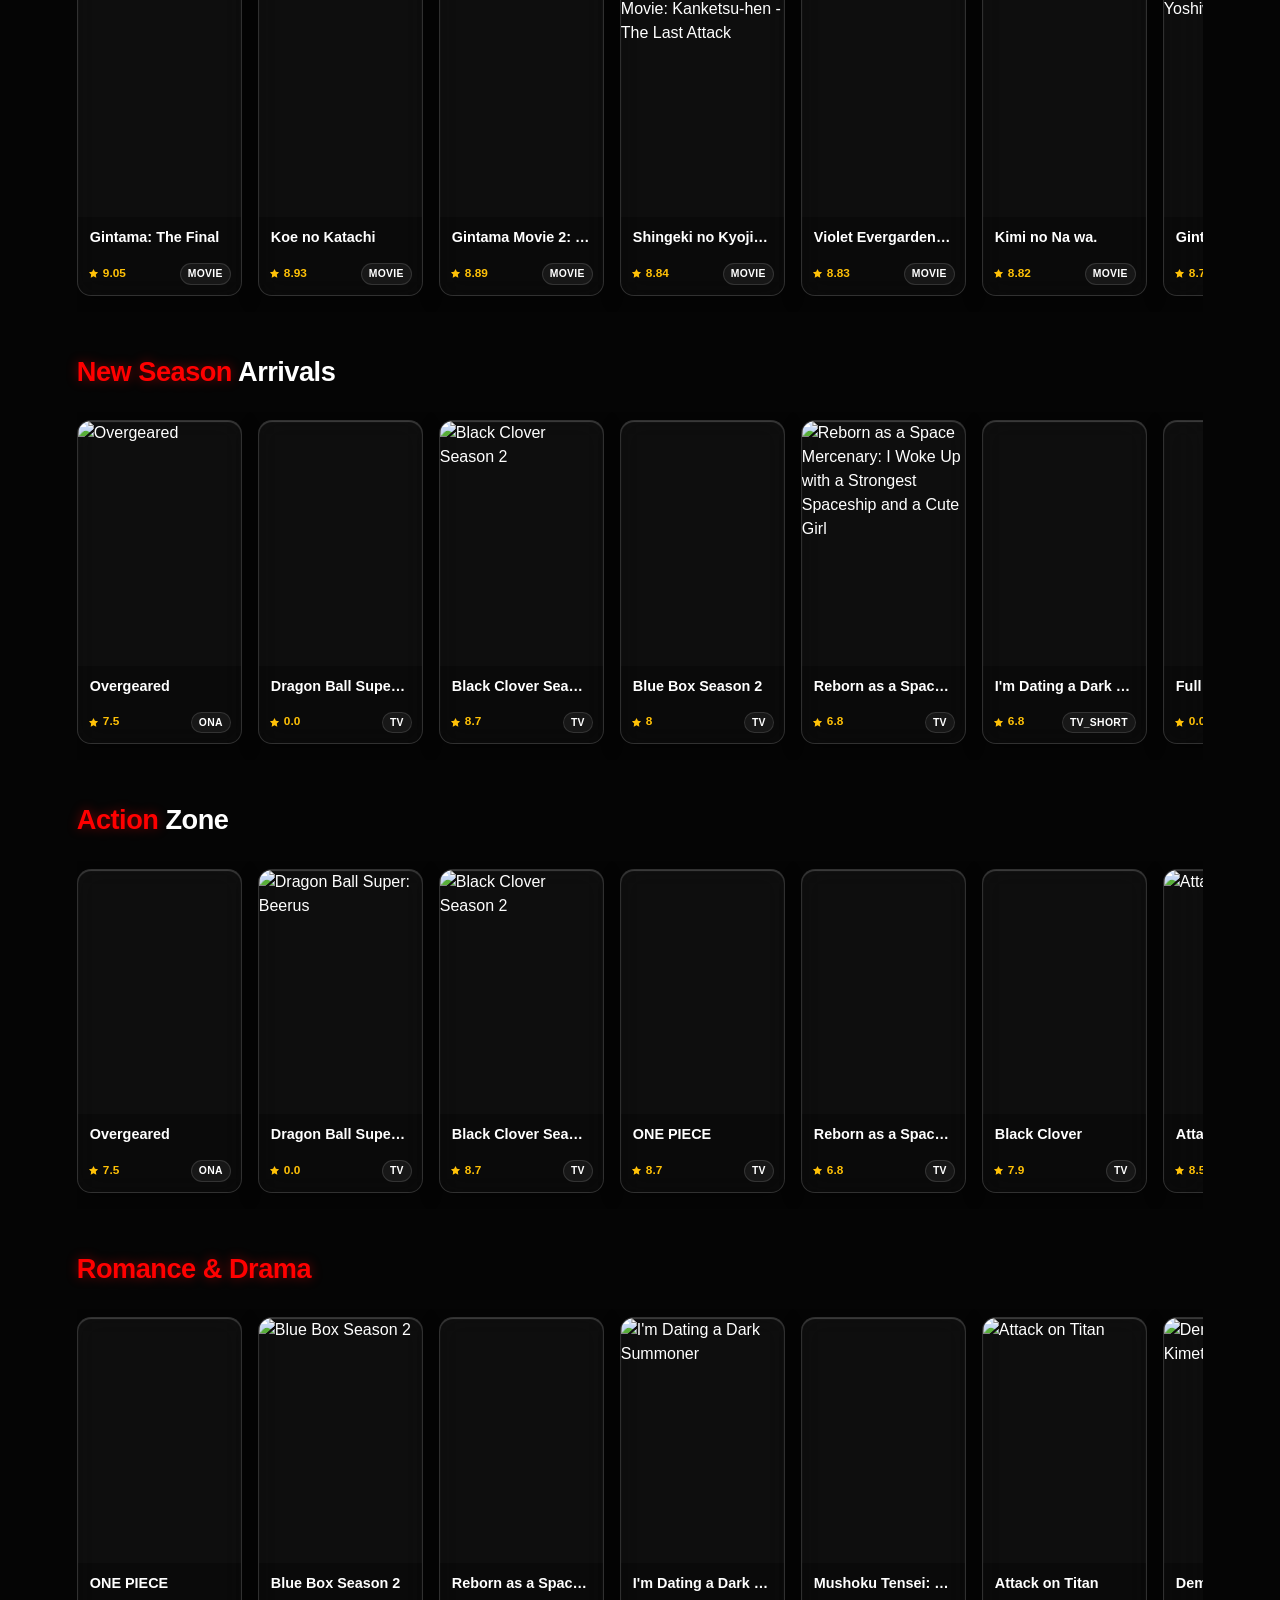
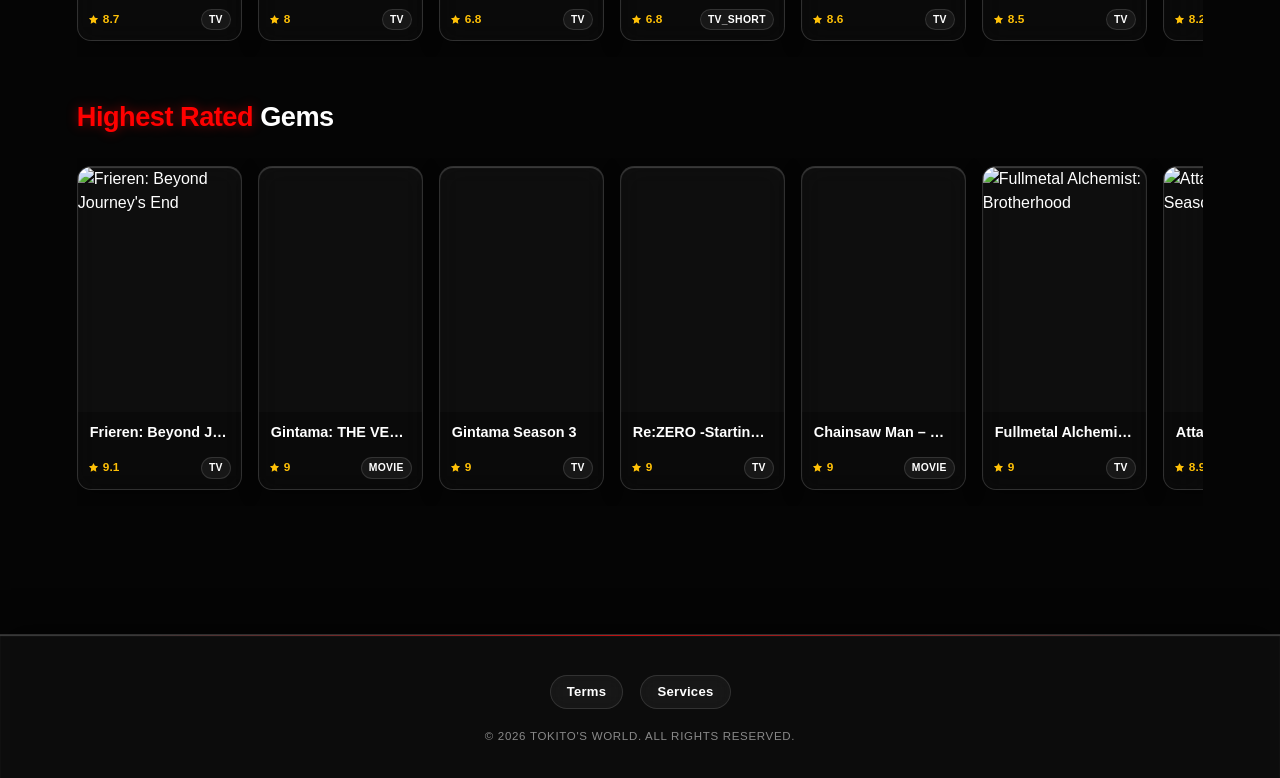
==== commit acbade27: "Add files via upload" ====
--- a/index.html
+++ b/index.html
@@ -29,6 +29,16 @@
                     <line x1="21" y1="21" x2="16.65" y2="16.65"></line>
                 </svg>
                 <span>Search</span>
+            </a>
+
+            <a href="../schedule/">
+                <svg width="15" height="15" viewBox="0 0 24 24" fill="none" stroke="currentColor" stroke-width="2.2" stroke-linecap="round" stroke-linejoin="round">
+                    <rect x="3" y="4" width="18" height="18" rx="2" ry="2"></rect>
+                    <line x1="16" y1="2" x2="16" y2="6"></line>
+                    <line x1="8" y1="2" x2="8" y2="6"></line>
+                    <line x1="3" y1="10" x2="21" y2="10"></line>
+                </svg>
+                <span>Schedule</span>
             </a>
 
             <a href="help/">
@@ -115,6 +125,16 @@
             <span>Search</span>
         </a>
 
+        <a href="schedule/">
+            <svg width="18" height="18" viewBox="0 0 24 24" fill="none" stroke="currentColor" stroke-width="2" stroke-linecap="round" stroke-linejoin="round">
+                <rect x="3" y="4" width="18" height="18" rx="2" ry="2"></rect>
+                <line x1="16" y1="2" x2="16" y2="6"></line>
+                <line x1="8" y1="2" x2="8" y2="6"></line>
+                <line x1="3" y1="10" x2="21" y2="10"></line>
+            </svg>
+            <span>Schedule</span>
+        </a>
+
         <a href="help/">
             <svg width="18" height="18" viewBox="0 0 24 24" fill="none" stroke="currentColor" stroke-width="2" stroke-linecap="round" stroke-linejoin="round">
                 <circle cx="12" cy="12" r="10"></circle>
--- a/assets/css/main.css
+++ b/assets/css/main.css
@@ -133,7 +133,6 @@
     filter: drop-shadow(0 0 6px var(--red));
 }
 
-/* 2. Page Container & Card Sections */
 .container { 
     padding: 30px 6% 40px;
     max-width: 1400px;
@@ -199,7 +198,6 @@
     z-index: 2;
 }
 
-/* Centered Left Content & Title Logo */
 .spotlight-content {
     position: relative;
     z-index: 3;
@@ -255,7 +253,6 @@
     box-shadow: 0 6px 24px var(--red-glow);
 }
 
-/* Carousel Indicators (Pills on bottom right) */
 .spotlight-dots {
     position: absolute;
     bottom: 24px;
@@ -420,7 +417,7 @@
     justify-content: space-around;
     padding: 8px 0;
     border: 1px solid var(--glass-border);
-    border-radius: 24px;
+    border-radius: 100px;
     box-shadow: 0 10px 30px rgba(0, 0, 0, 0.8), var(--glass-highlight);
     z-index: 1000;
 }
@@ -445,8 +442,8 @@
     flex-direction: column;
     align-items: center;
     gap: 4px;
-    padding: 6px 14px;
-    border-radius: 14px;
+    padding: 6px 18px;
+    border-radius: 24px;
     transition: all 0.25s ease;
 }
 
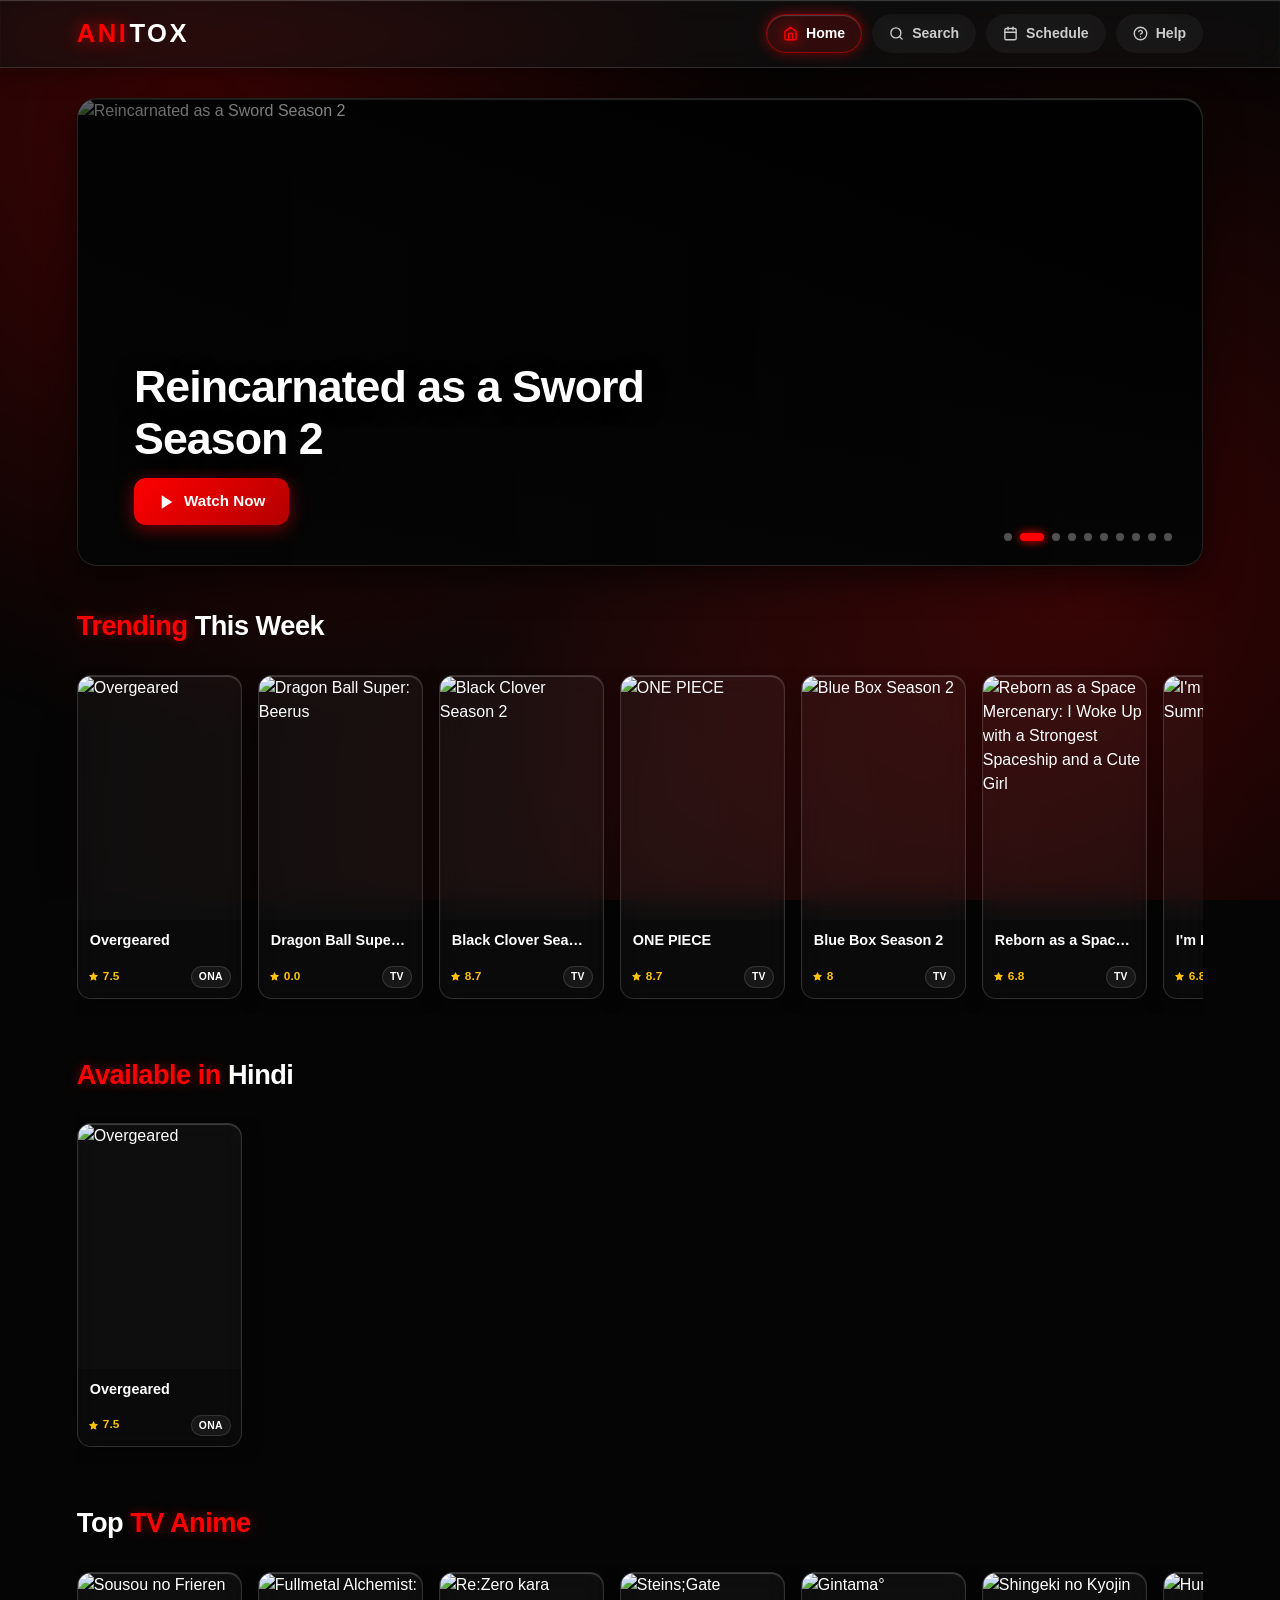
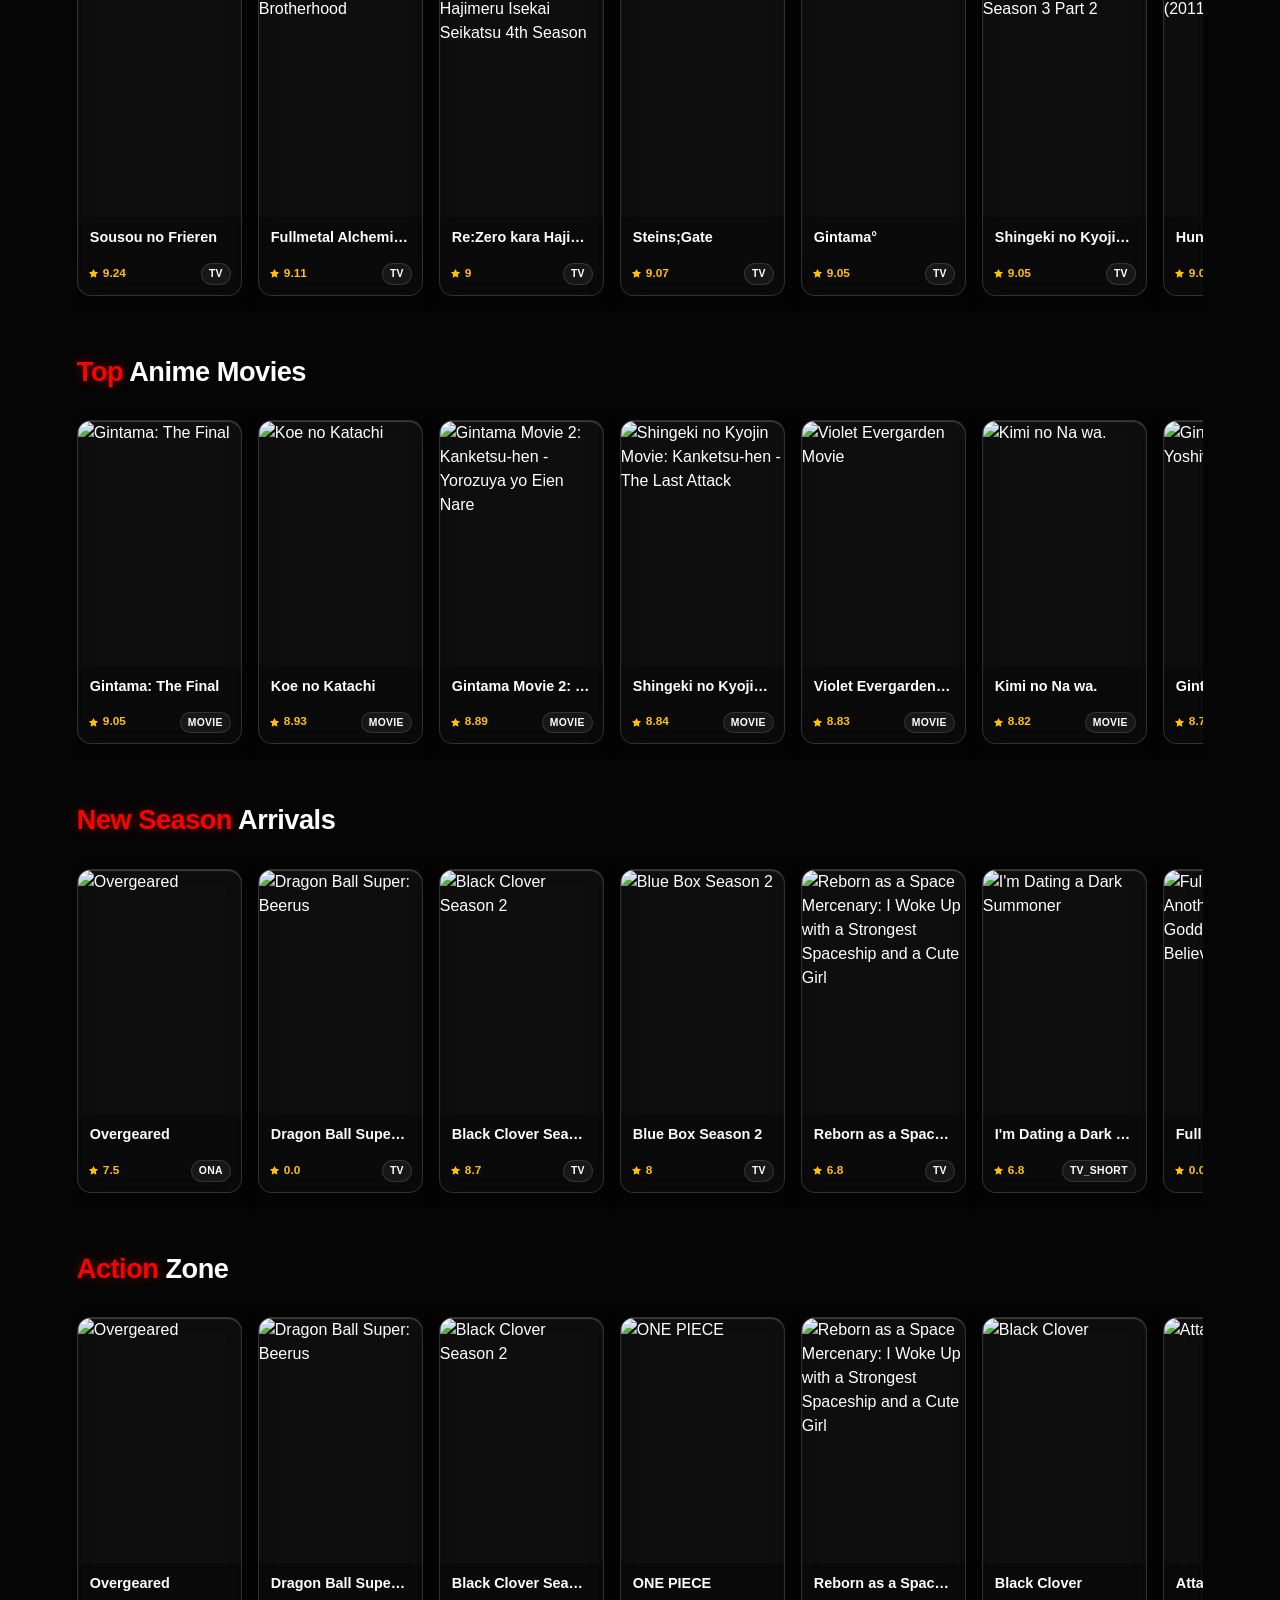
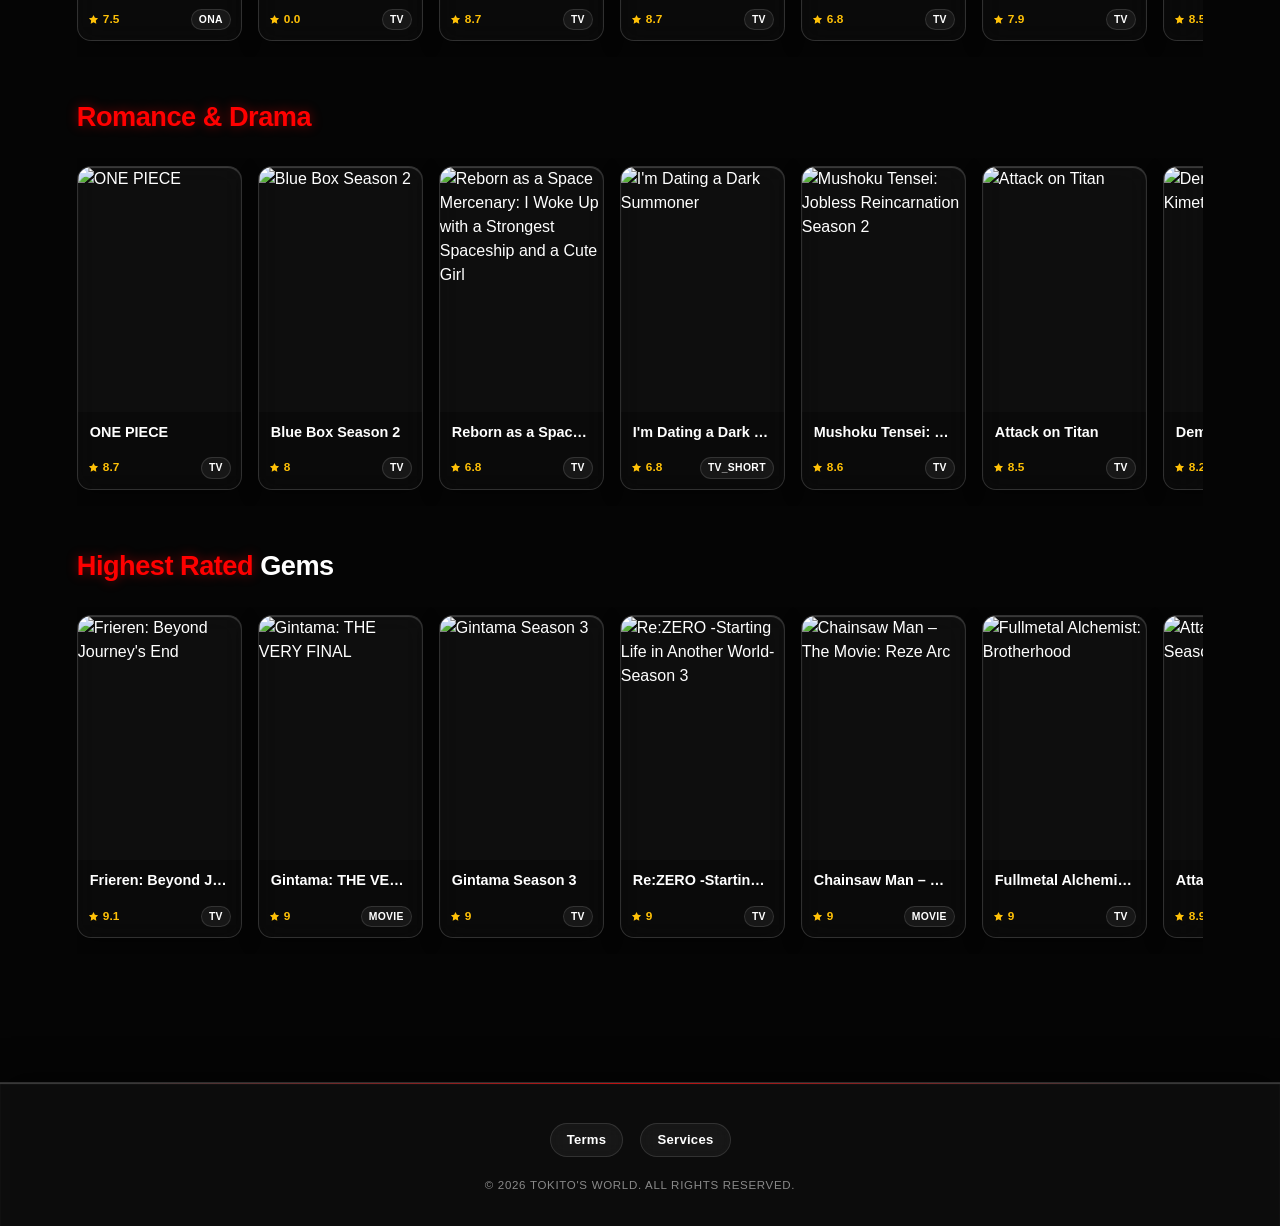
==== commit ceb3593f: "Add files via upload" ====
--- a/index.html
+++ b/index.html
@@ -60,6 +60,13 @@
             <h2 class="card-title"> <span class="red-text">Trending</span> This Week</h2>
             <div class="cards-h">
                 <div class="anime-cards" id="trending_this_week"></div>
+            </div>
+        </div>
+
+        <div class="card-container">
+            <h2 class="card-title"><span class="red-text">Available in</span> Hindi</h2>
+            <div class="cards-h">
+                <div class="anime-cards" id="available_hindi"></div>
             </div>
         </div>
 
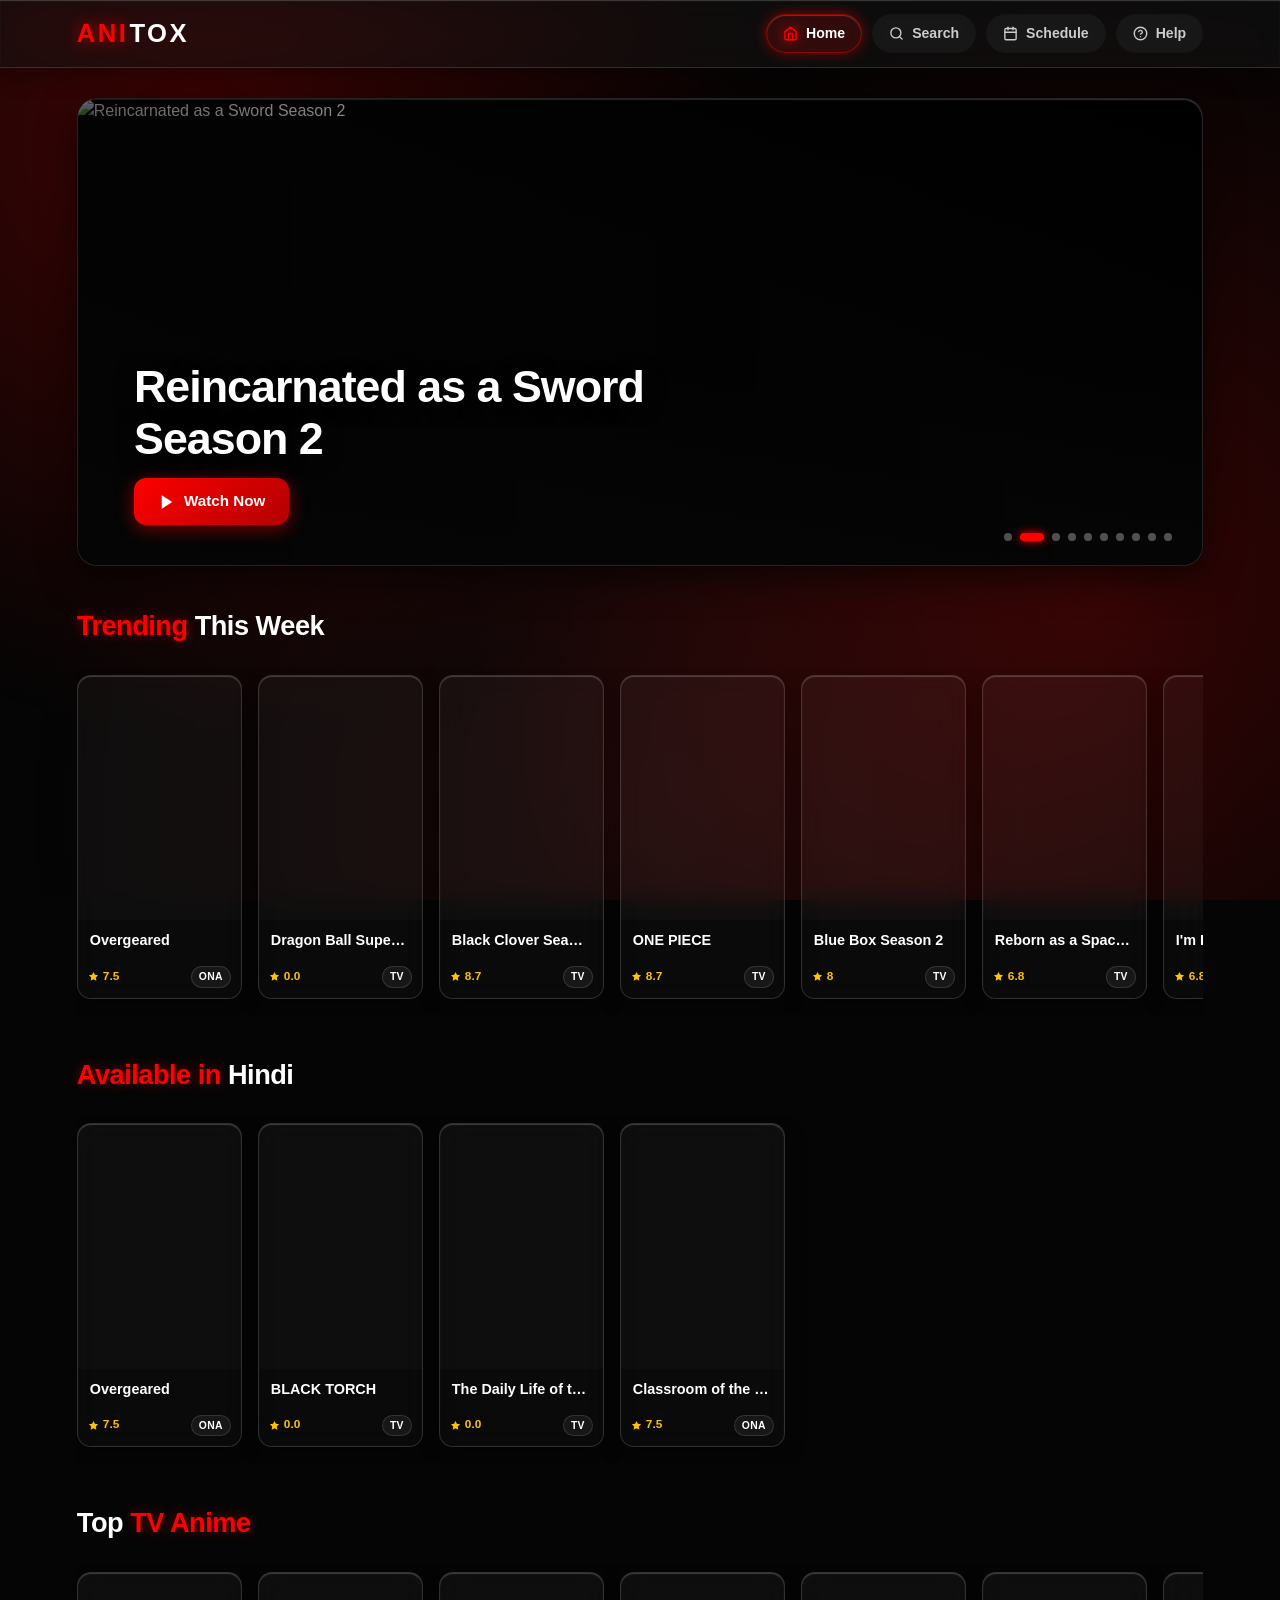
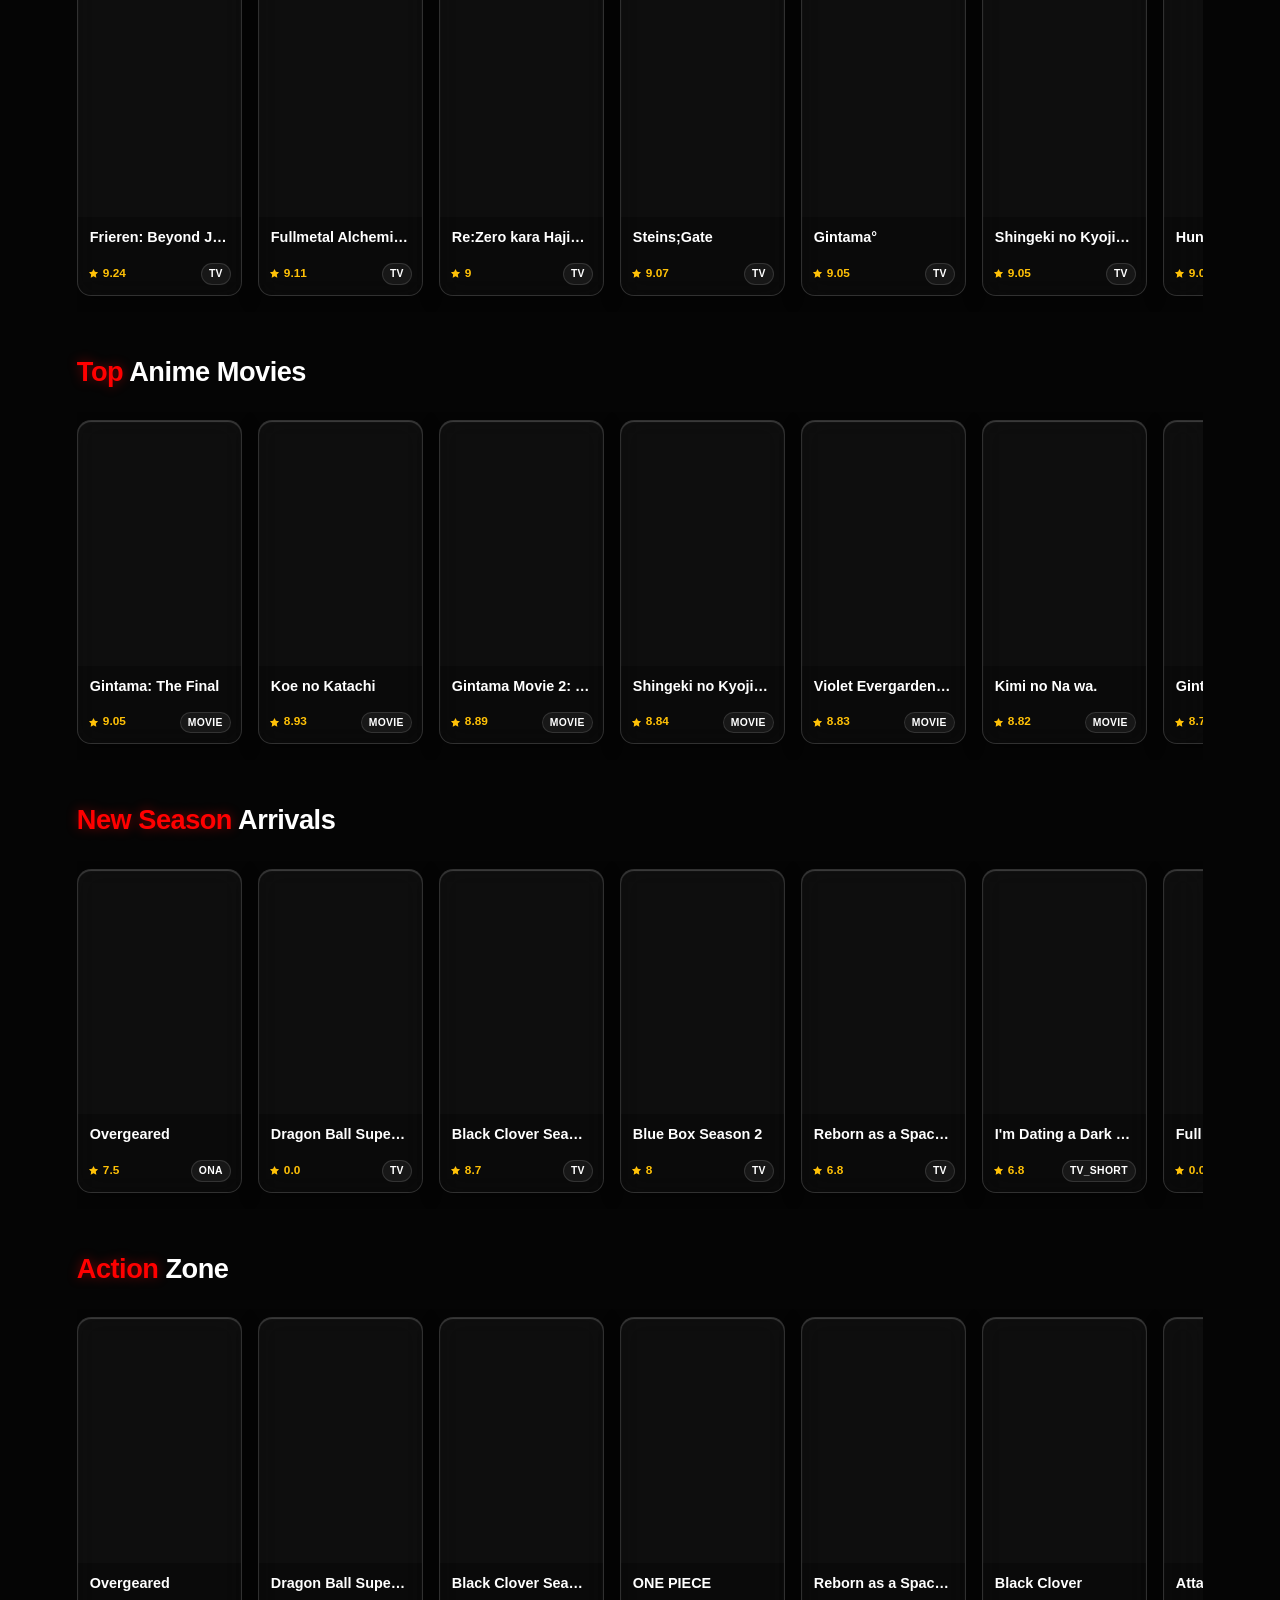
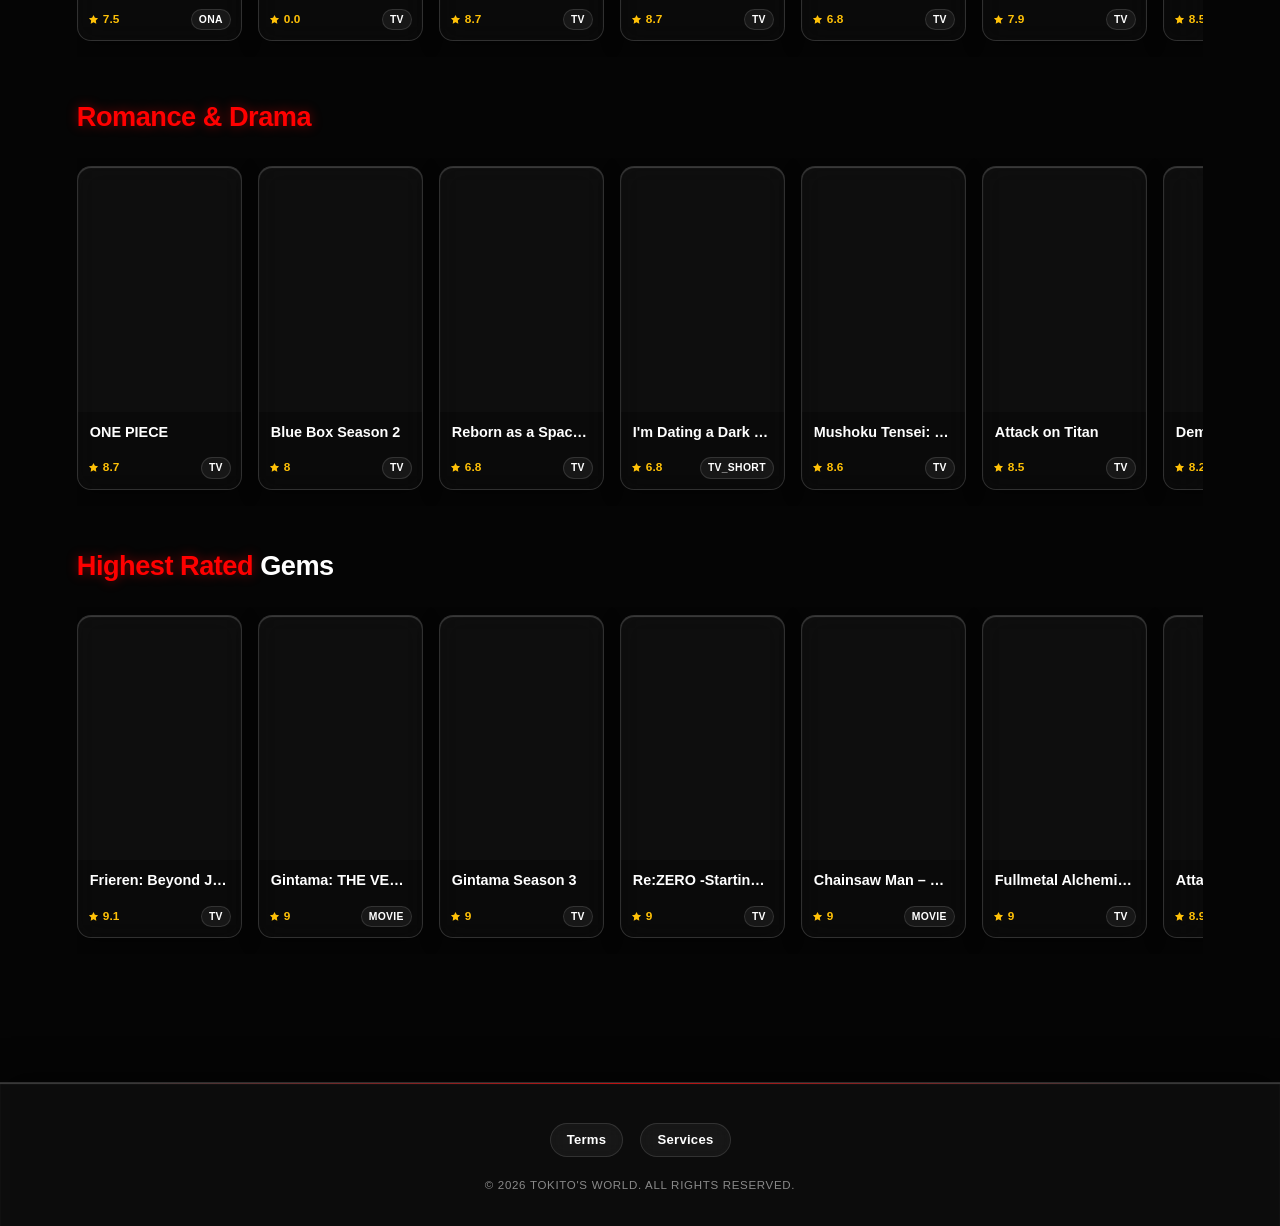
==== commit 2e2f6341: "Add files via upload" ====
--- a/index.html
+++ b/index.html
@@ -3,6 +3,9 @@
 <head>
     <meta charset="UTF-8">
     <meta name="viewport" content="width=device-width, initial-scale=1.0">
+    <link rel="manifest" href="mainfest.json">
+    <meta name="theme-color" content="#ff0000">
+    <link rel="apple-touch-icon" href="assets/icons/icon.png">
     <link rel="icon" type="image/png" href="favicon.png">
     <link rel="stylesheet" href="assets/css/main.css">
     <title>AniTox | Official</title>
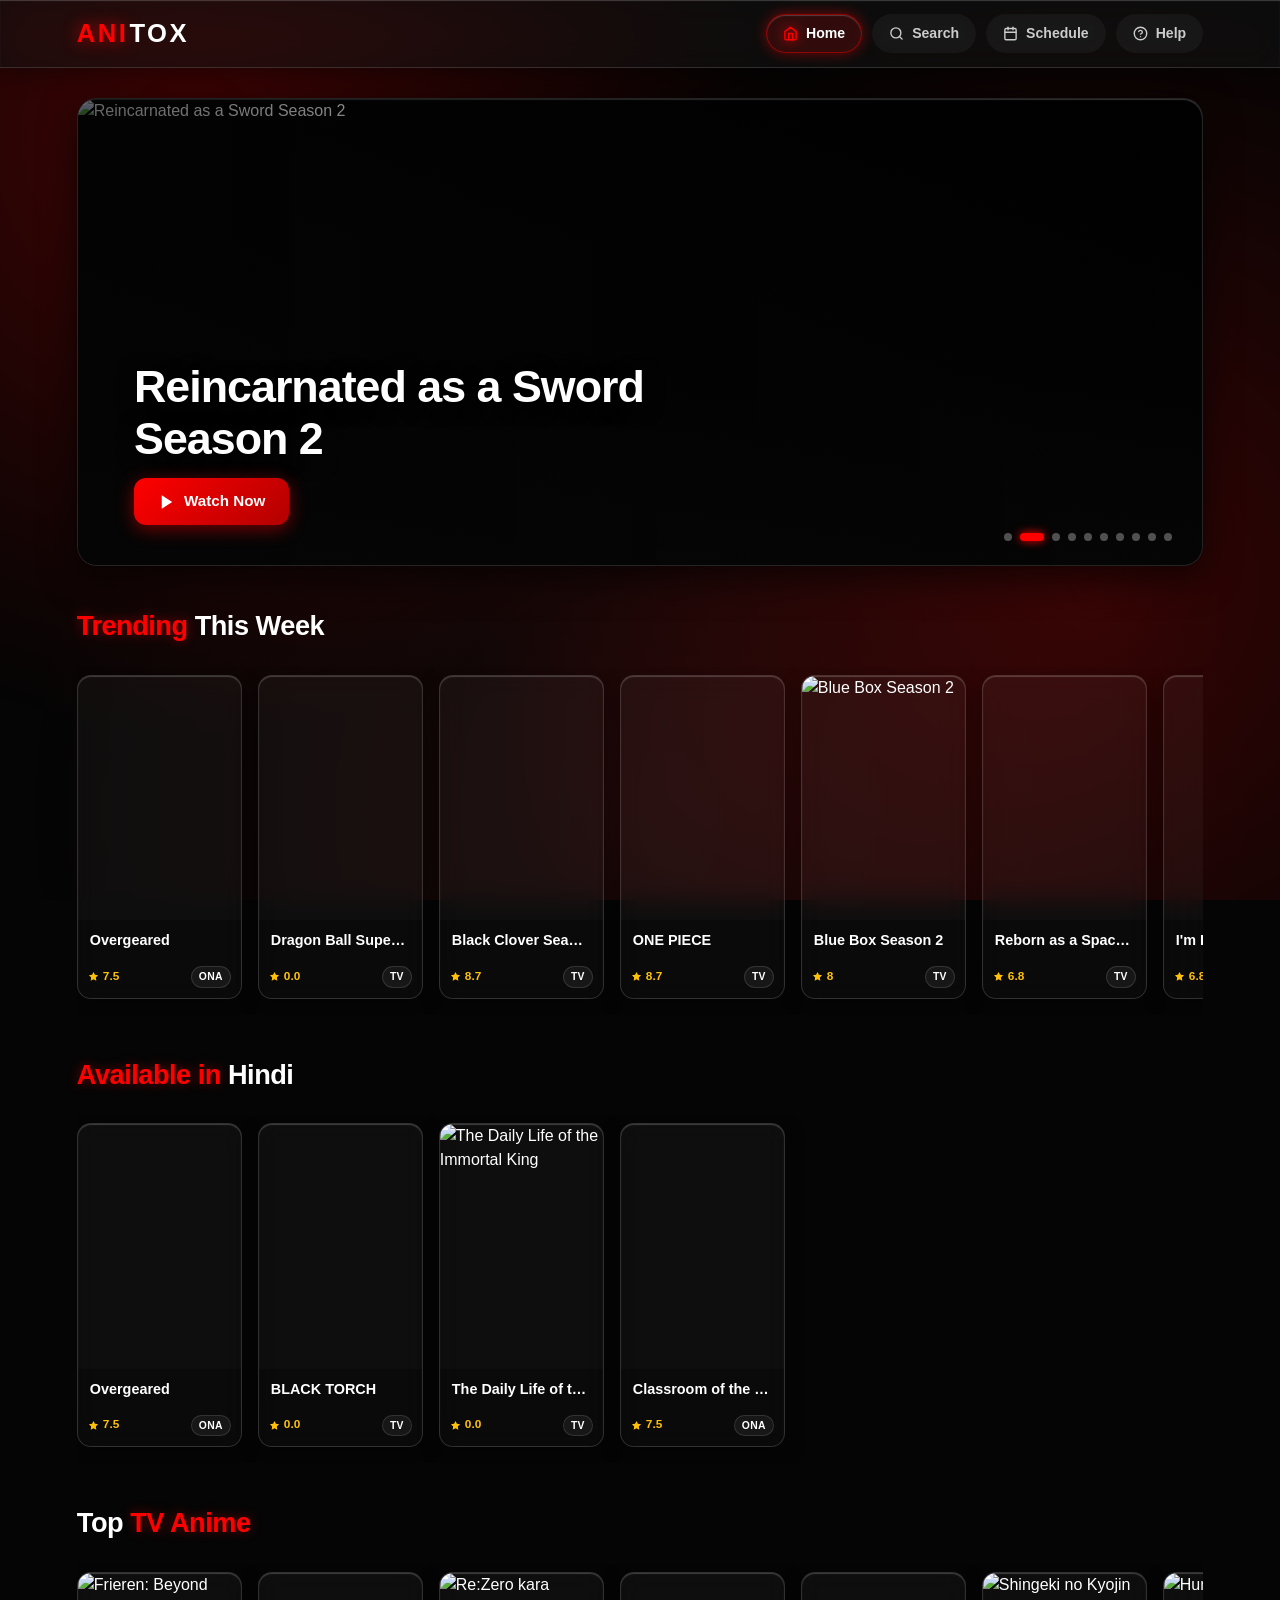
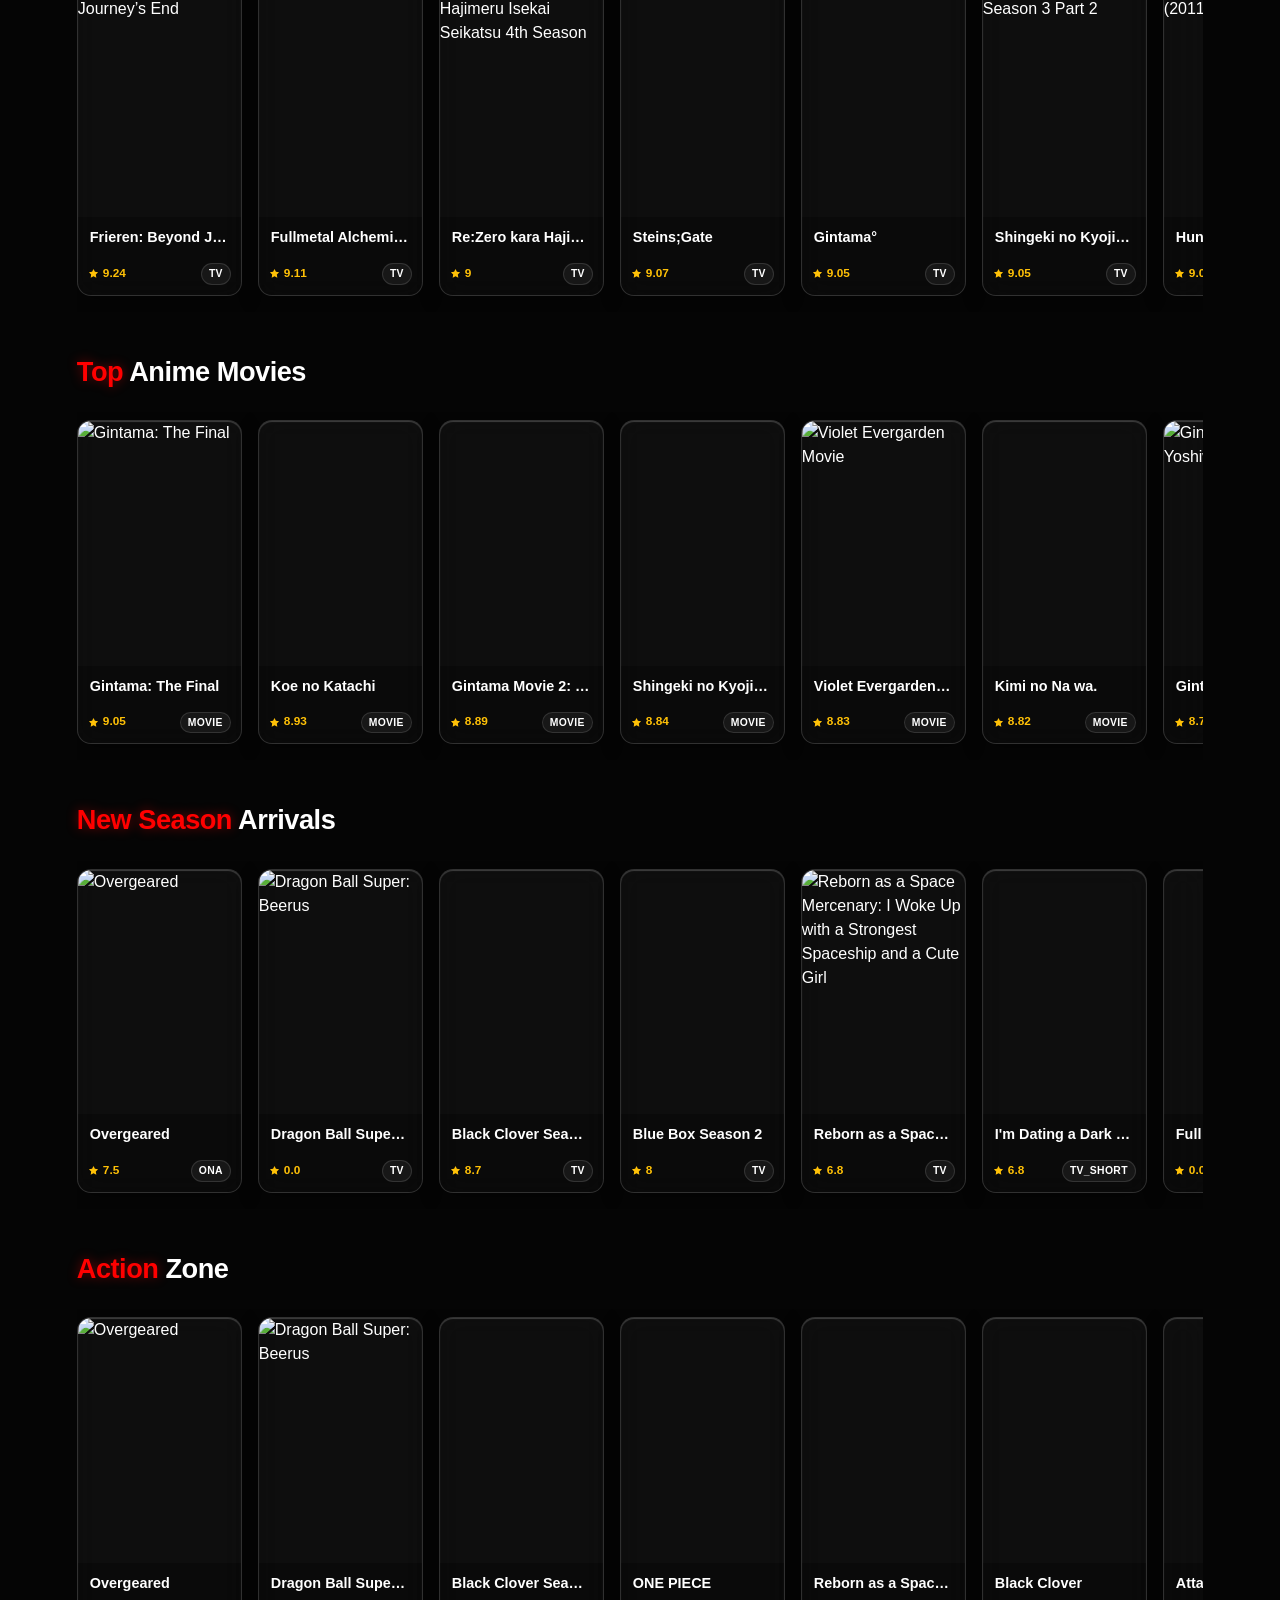
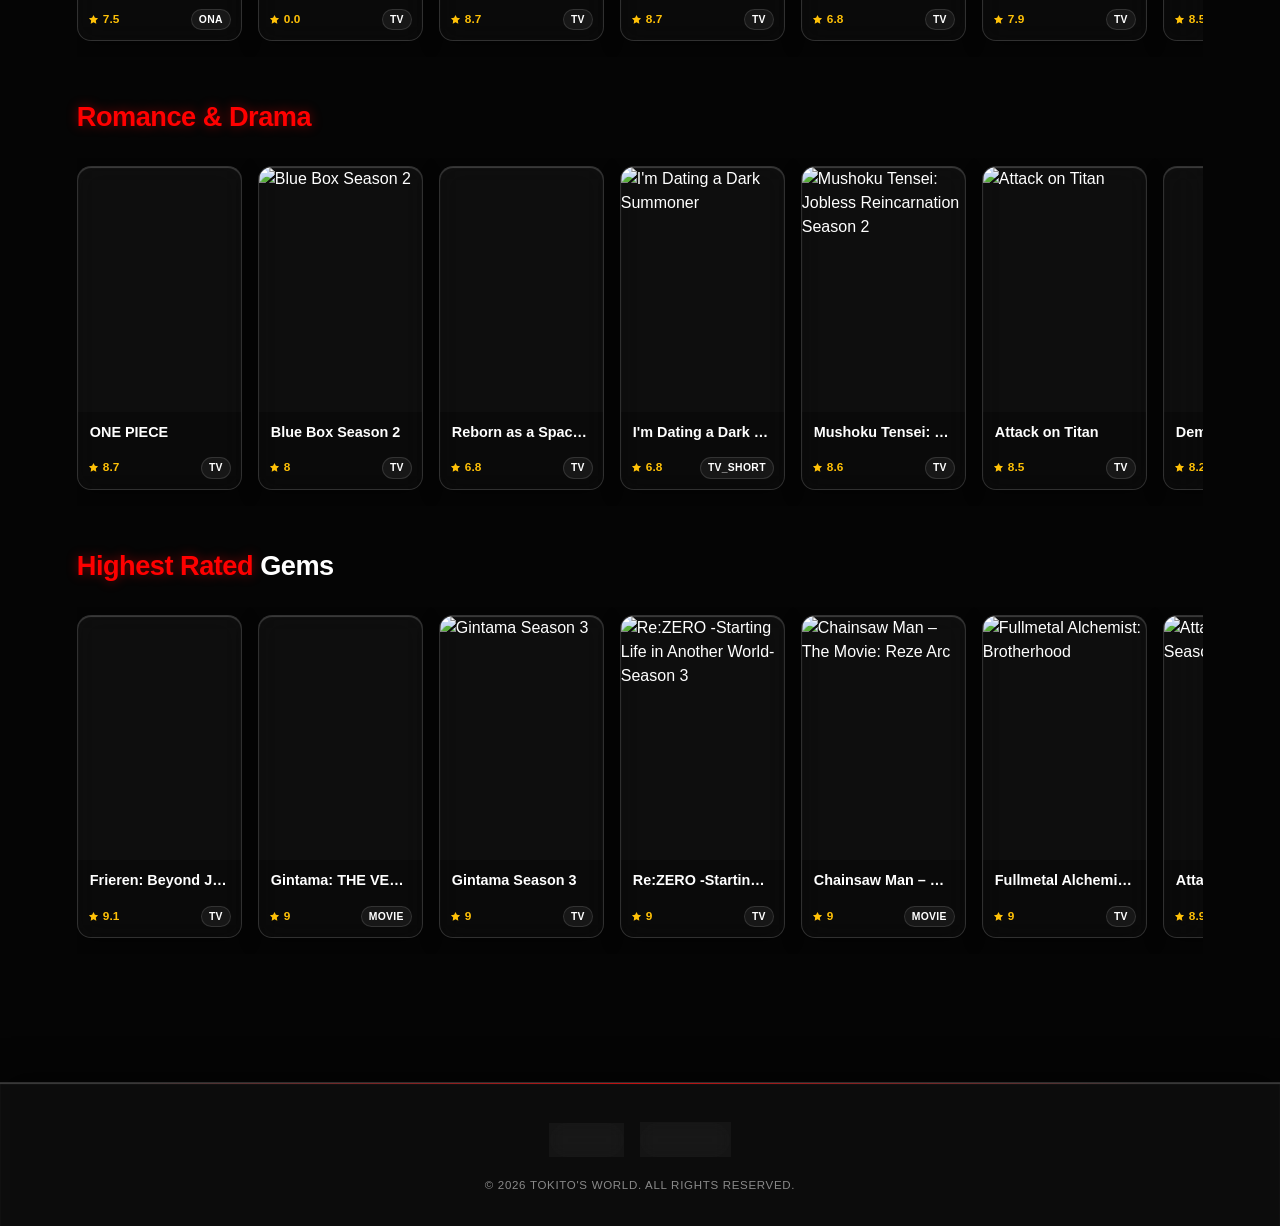
==== commit 9371f74d: "Added Watch History" ====
--- a/index.html
+++ b/index.html
@@ -63,6 +63,13 @@
             <h2 class="card-title"> <span class="red-text">Trending</span> This Week</h2>
             <div class="cards-h">
                 <div class="anime-cards" id="trending_this_week"></div>
+            </div>
+        </div>
+
+        <div class="card-container" id="continue-watching-section" style="display: none;">
+            <h2 class="card-title">Continue <span class="red-text">Watching</span></h2>
+            <div class="cards-h">
+                <div class="anime-cards" id="continue_watching"></div>
             </div>
         </div>
 
